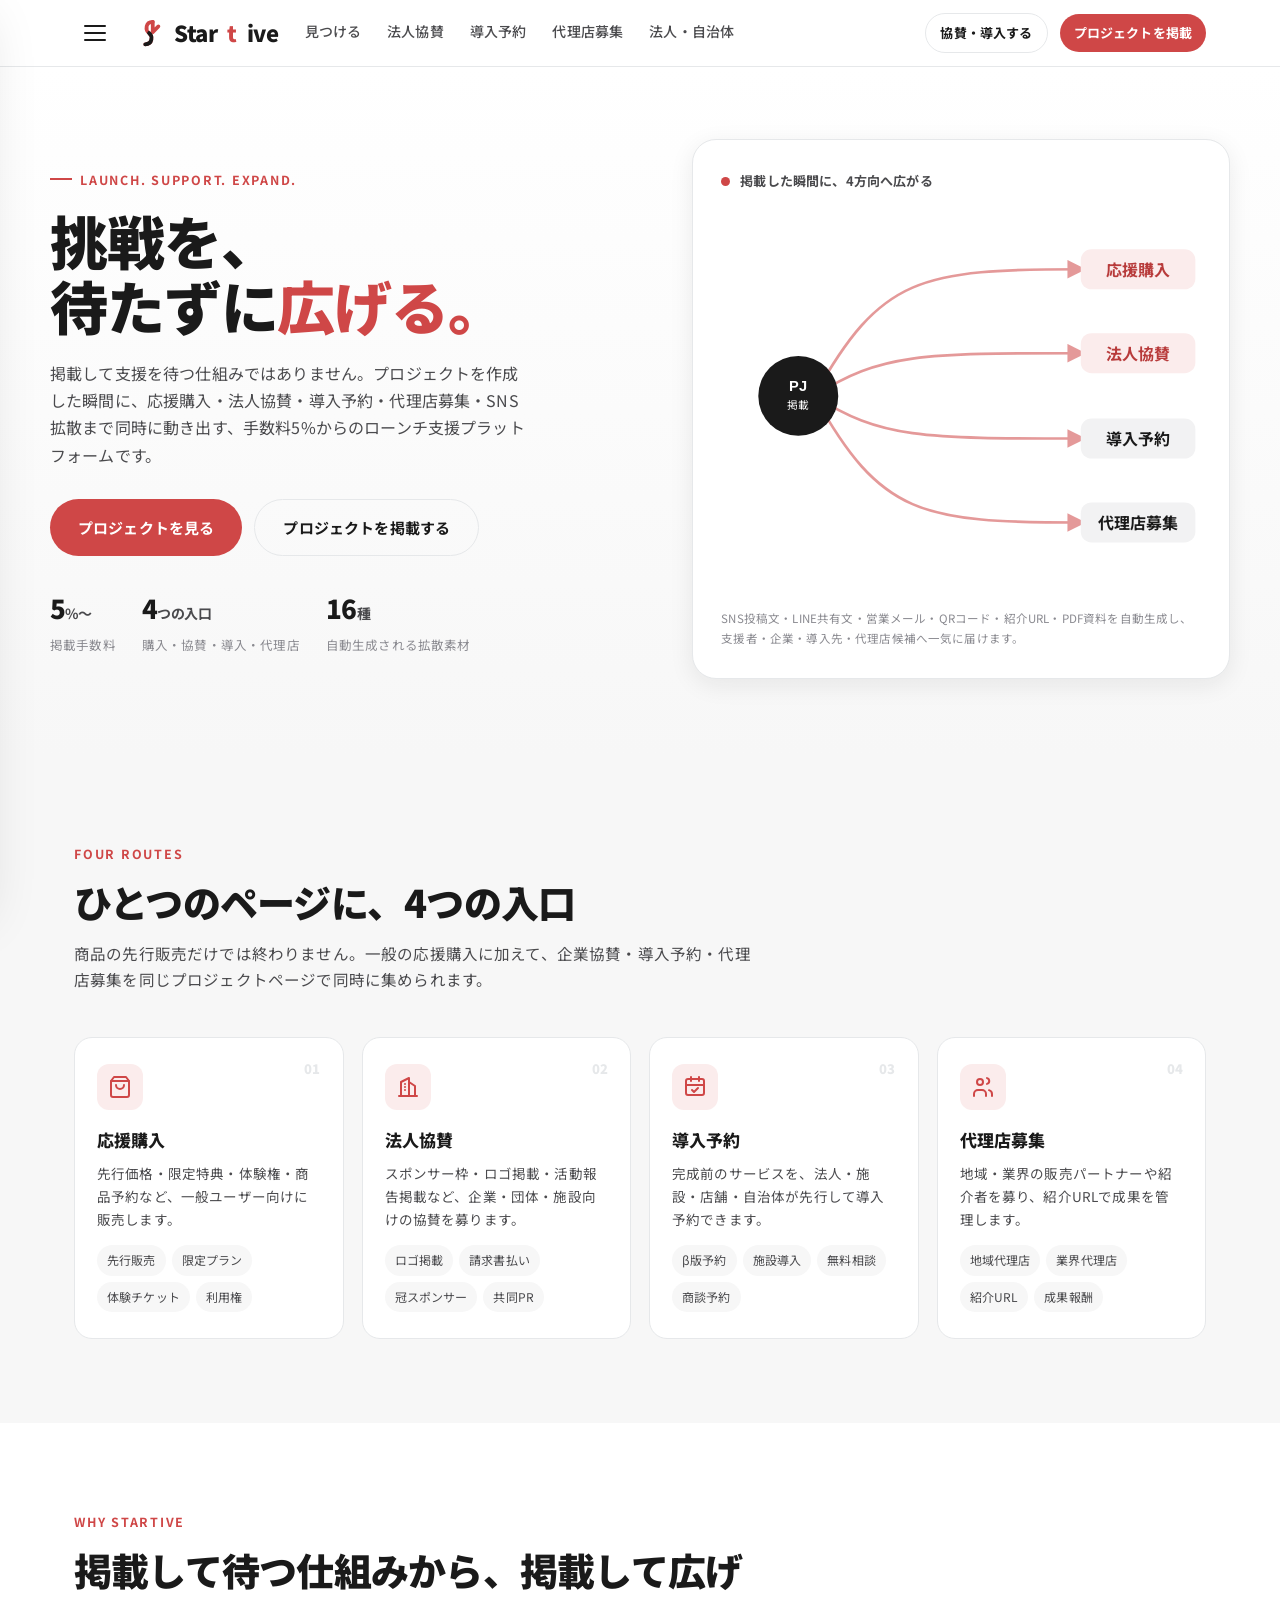
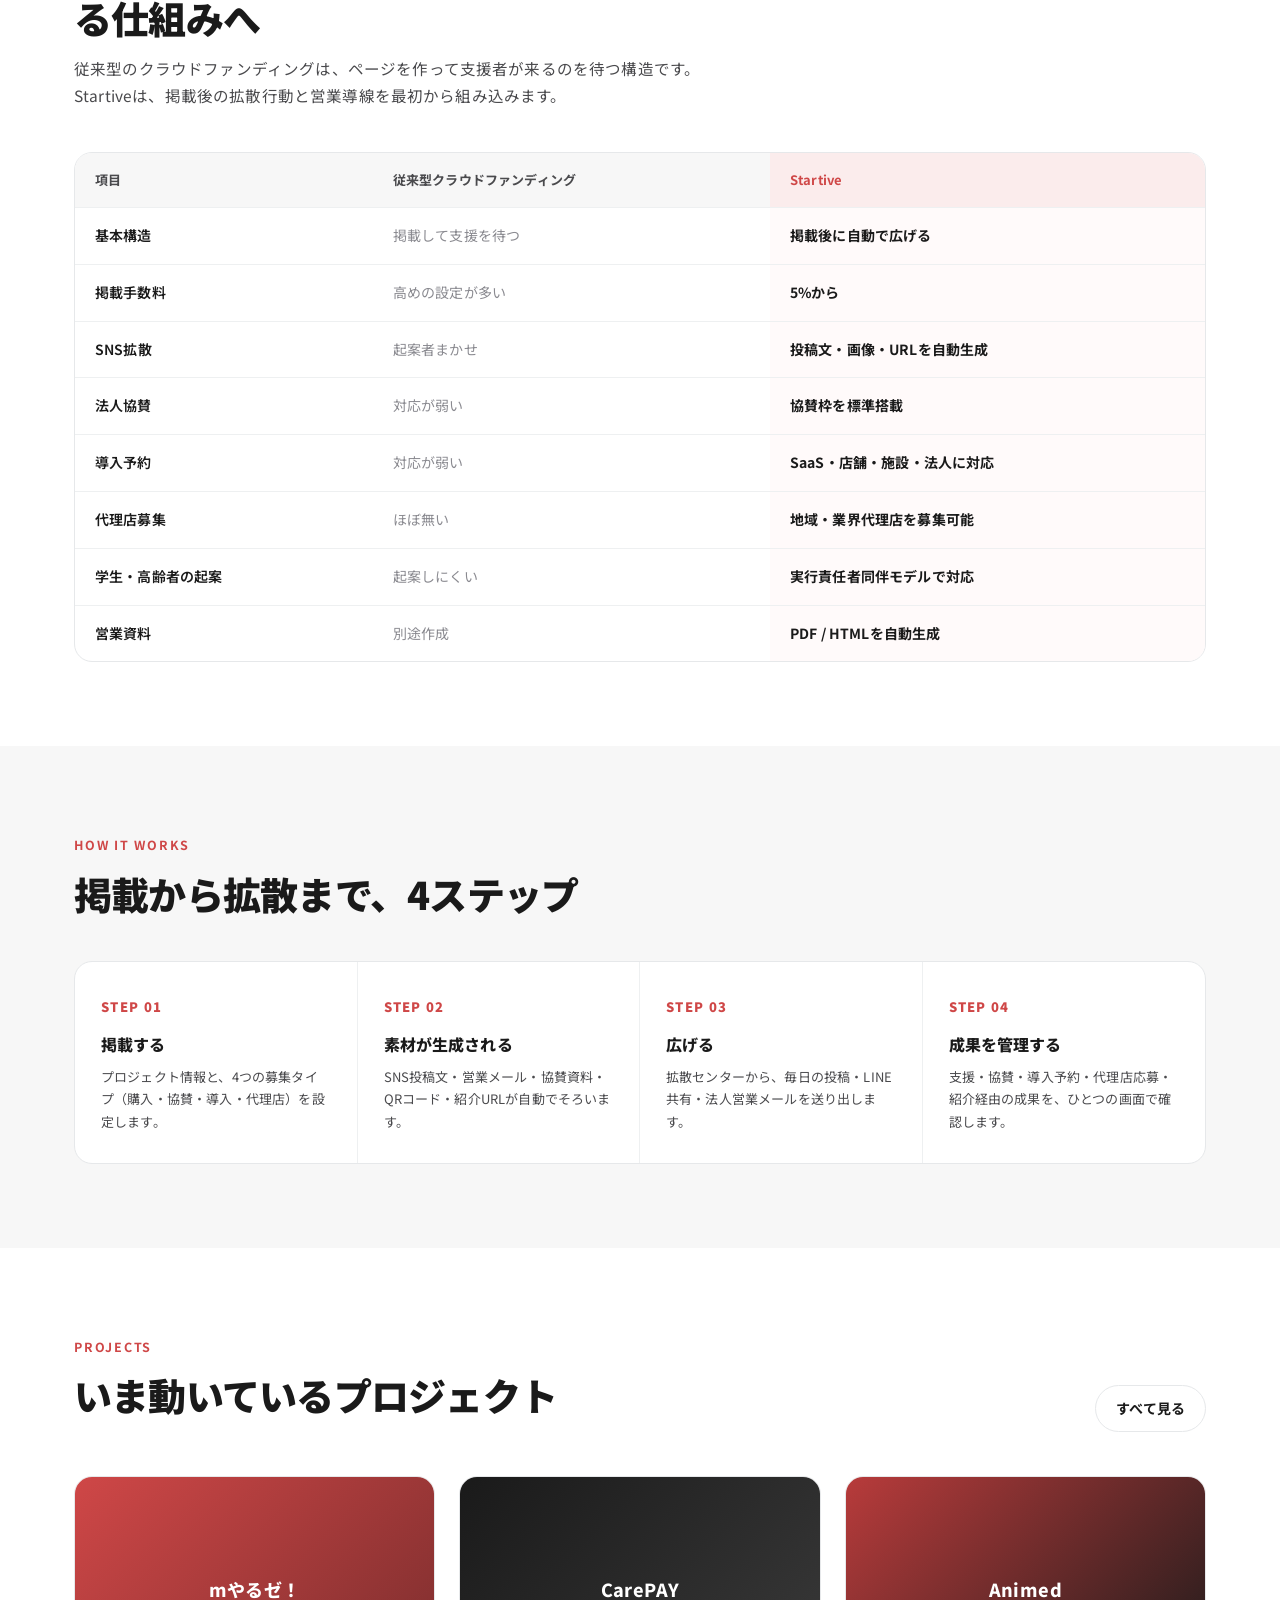
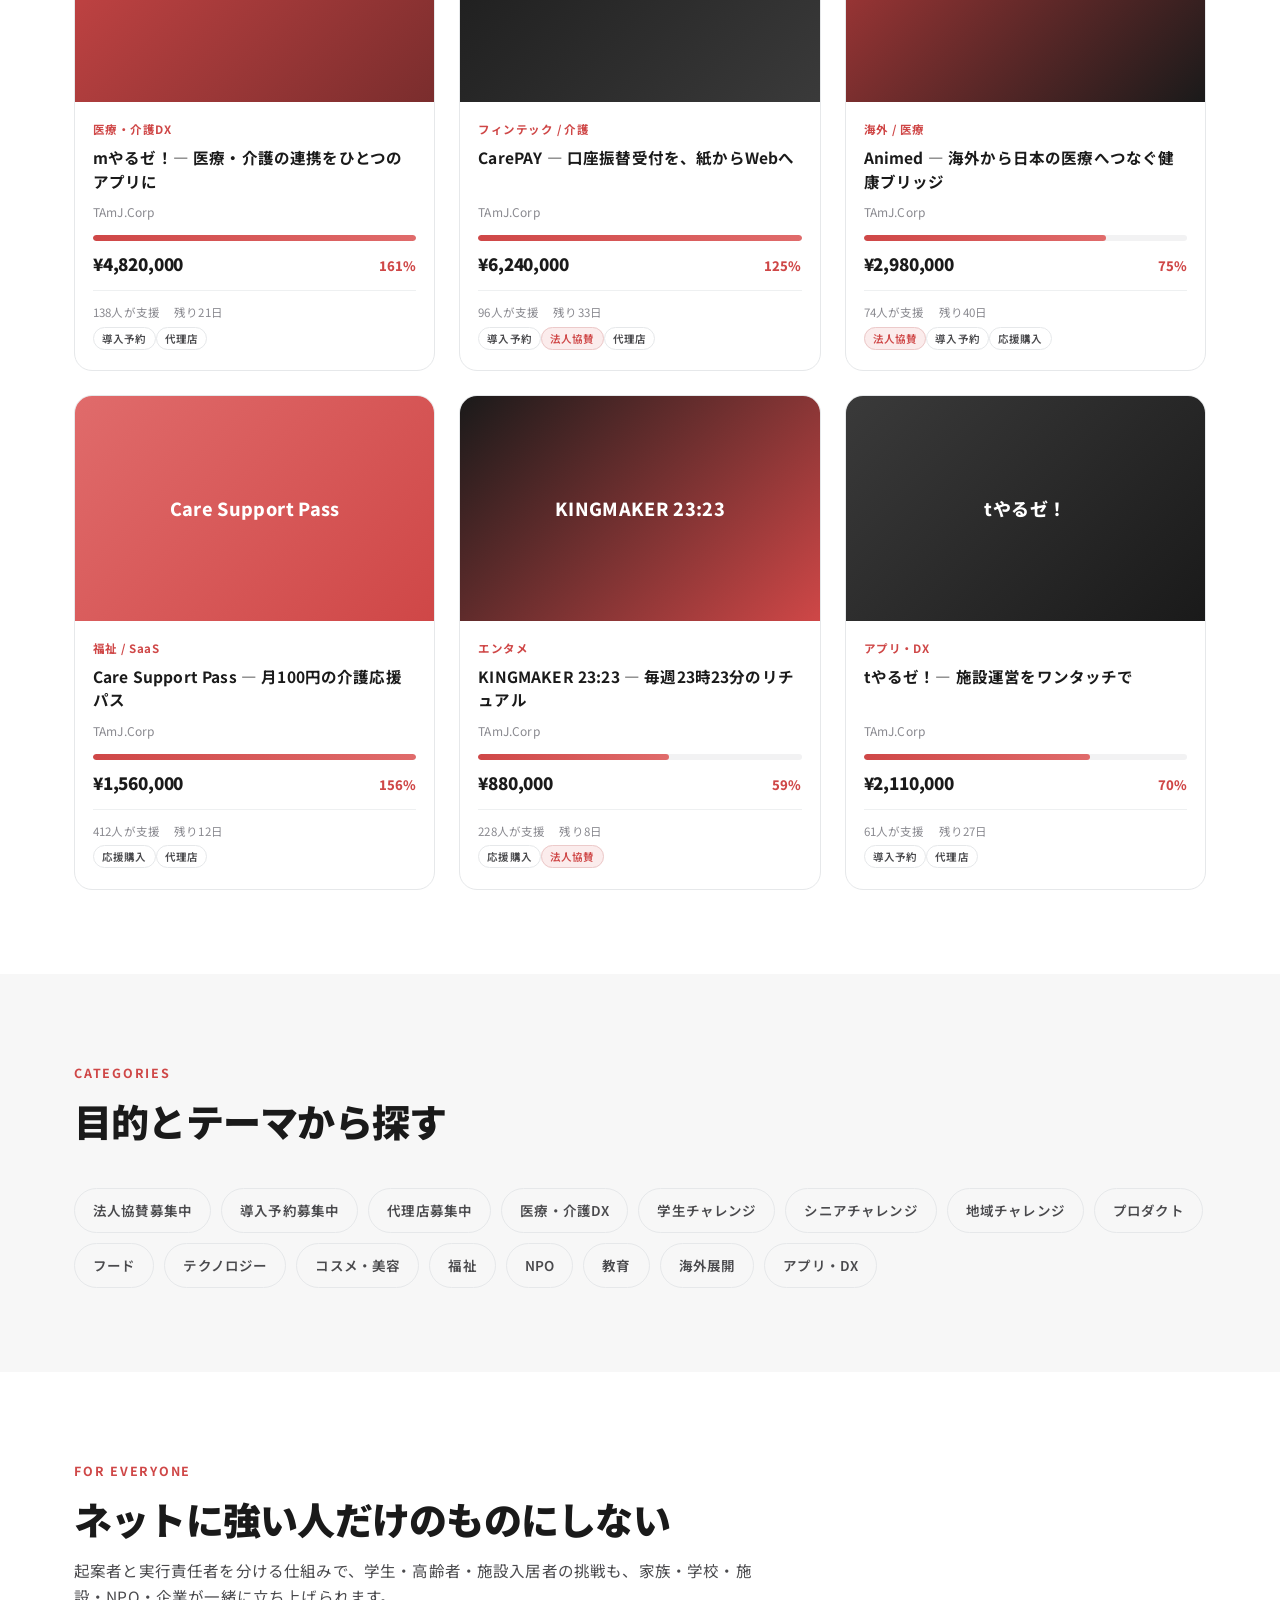
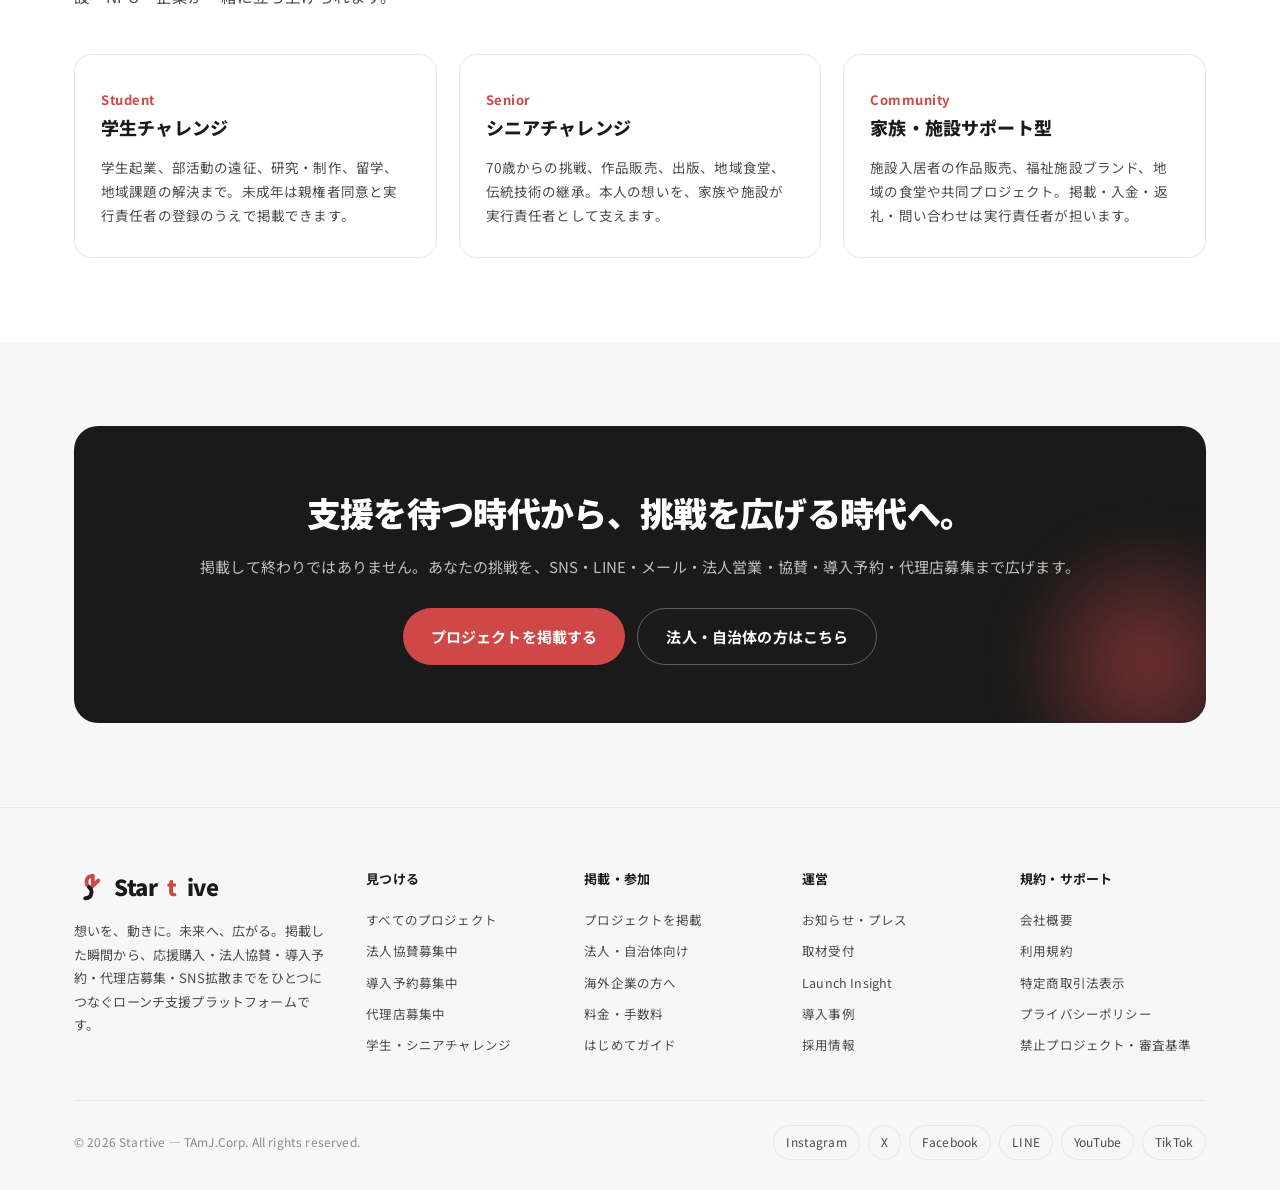
==== index.html @ bf62fabd "Startive クラファンサイト① — トップ/一覧/詳細(4ボタン)/掲載/法人/料金/ガイド/運営/規約 + 共通ヘッダー・ドロワーメニュー・フッター" ====
<!DOCTYPE html>
<html lang="ja">
<head>
<meta charset="UTF-8">
<meta name="viewport" content="width=device-width, initial-scale=1">
<title>Startive — 挑戦を、待たずに広げる。｜ローンチ支援プラットフォーム</title>
<meta name="description" content="掲載して支援を待つのではなく、掲載した瞬間に広げる。応援購入・法人協賛・導入予約・代理店募集・SNS拡散をひとつにつなぐ、手数料5%からのローンチ支援プラットフォーム。">
<link rel="preconnect" href="https://api.fontshare.com">
<link rel="preconnect" href="https://fonts.googleapis.com">
<link rel="preconnect" href="https://fonts.gstatic.com" crossorigin>
<link href="https://api.fontshare.com/v2/css?f[]=satoshi@400,500,700,900&display=swap" rel="stylesheet">
<link href="https://fonts.googleapis.com/css2?family=Noto+Sans+JP:wght@400;500;700;900&display=swap" rel="stylesheet">
<link rel="stylesheet" href="assets/style.css">
</head>
<body>
<div id="site-header"></div>

<!-- HERO -->
<section class="hero" style="padding:0">
  <div class="wrap hero-in">
    <div>
      <span class="eyebrow">Launch. Support. Expand.</span>
      <h1>挑戦を、<br>待たずに<span class="br">広げる。</span></h1>
      <p class="hero-sub">掲載して支援を待つ仕組みではありません。プロジェクトを作成した瞬間に、応援購入・法人協賛・導入予約・代理店募集・SNS拡散まで同時に動き出す、手数料5%からのローンチ支援プラットフォームです。</p>
      <div class="hero-cta">
        <a class="btn btn-red btn-lg" href="projects.html">プロジェクトを見る</a>
        <a class="btn btn-ghost btn-lg" href="start.html">プロジェクトを掲載する</a>
      </div>
      <div class="hero-meta">
        <div><b>5<span class="u">%〜</span></b><span>掲載手数料</span></div>
        <div><b>4<span class="u">つの入口</span></b><span>購入・協賛・導入・代理店</span></div>
        <div><b>16<span class="u">種</span></b><span>自動生成される拡散素材</span></div>
      </div>
    </div>

    <!-- Signature: one project fans out into four channels -->
    <div class="fan">
      <div class="fan-h"><span class="ping"></span>掲載した瞬間に、4方向へ広がる</div>
      <svg viewBox="0 0 360 300" width="100%" role="img" aria-label="1つのプロジェクトが応援購入・法人協賛・導入予約・代理店募集へ広がる図">
        <defs>
          <marker id="ah" markerWidth="7" markerHeight="7" refX="5" refY="3.5" orient="auto">
            <path d="M0,0 L7,3.5 L0,7 Z" fill="#cf4747"/>
          </marker>
        </defs>
        <g stroke="#cf4747" stroke-width="2" fill="none" marker-end="url(#ah)" opacity=".55">
          <path d="M70,150 C120,60 150,55 270,55"/>
          <path d="M70,150 C120,118 150,118 270,118"/>
          <path d="M70,150 C120,182 150,182 270,182"/>
          <path d="M70,150 C120,240 150,245 270,245"/>
        </g>
        <!-- source node -->
        <circle cx="58" cy="150" r="30" fill="#1a1a1a"/>
        <text x="58" y="146" text-anchor="middle" fill="#fff" font-size="11" font-family="Satoshi,sans-serif" font-weight="700">PJ</text>
        <text x="58" y="160" text-anchor="middle" fill="#fff" font-size="8" font-family="Noto Sans JP">掲載</text>
        <!-- four targets -->
        <g font-family="Noto Sans JP" font-size="12" font-weight="700">
          <g><rect x="270" y="40" width="86" height="30" rx="8" fill="#fbecec"/><text x="313" y="60" text-anchor="middle" fill="#b83b3b">応援購入</text></g>
          <g><rect x="270" y="103" width="86" height="30" rx="8" fill="#fbecec"/><text x="313" y="123" text-anchor="middle" fill="#b83b3b">法人協賛</text></g>
          <g><rect x="270" y="167" width="86" height="30" rx="8" fill="#f2f2f3"/><text x="313" y="187" text-anchor="middle" fill="#1a1a1a">導入予約</text></g>
          <g><rect x="270" y="230" width="86" height="30" rx="8" fill="#f2f2f3"/><text x="313" y="250" text-anchor="middle" fill="#1a1a1a">代理店募集</text></g>
        </g>
      </svg>
      <p class="note" style="margin:6px 0 0">SNS投稿文・LINE共有文・営業メール・QRコード・紹介URL・PDF資料を自動生成し、支援者・企業・導入先・代理店候補へ一気に届けます。</p>
    </div>
  </div>
</section>

<!-- FOUR ROUTES -->
<section class="mist">
  <div class="wrap">
    <div class="sec-head">
      <span class="sec-eye">Four Routes</span>
      <h2>ひとつのページに、4つの入口</h2>
      <p>商品の先行販売だけでは終わりません。一般の応援購入に加えて、企業協賛・導入予約・代理店募集を同じプロジェクトページで同時に集められます。</p>
    </div>
    <div class="routes">
      <div class="route">
        <span class="num">01</span>
        <div class="ic"><svg viewBox="0 0 24 24" fill="none" stroke-width="2" stroke-linecap="round" stroke-linejoin="round"><path d="M6 2 3 6v14a2 2 0 0 0 2 2h14a2 2 0 0 0 2-2V6l-3-4Z"/><path d="M3 6h18"/><path d="M16 10a4 4 0 0 1-8 0"/></svg></div>
        <h3>応援購入</h3>
        <p>先行価格・限定特典・体験権・商品予約など、一般ユーザー向けに販売します。</p>
        <ul><li>先行販売</li><li>限定プラン</li><li>体験チケット</li><li>利用権</li></ul>
      </div>
      <div class="route">
        <span class="num">02</span>
        <div class="ic"><svg viewBox="0 0 24 24" fill="none" stroke-width="2" stroke-linecap="round" stroke-linejoin="round"><path d="M3 21h18"/><path d="M5 21V7l8-4v18"/><path d="M19 21V11l-6-4"/><path d="M9 9v.01M9 12v.01M9 15v.01"/></svg></div>
        <h3>法人協賛</h3>
        <p>スポンサー枠・ロゴ掲載・活動報告掲載など、企業・団体・施設向けの協賛を募ります。</p>
        <ul><li>ロゴ掲載</li><li>請求書払い</li><li>冠スポンサー</li><li>共同PR</li></ul>
      </div>
      <div class="route">
        <span class="num">03</span>
        <div class="ic"><svg viewBox="0 0 24 24" fill="none" stroke-width="2" stroke-linecap="round" stroke-linejoin="round"><rect x="3" y="4" width="18" height="16" rx="2"/><path d="M3 10h18"/><path d="M8 2v4M16 2v4"/><path d="m9 15 2 2 4-4"/></svg></div>
        <h3>導入予約</h3>
        <p>完成前のサービスを、法人・施設・店舗・自治体が先行して導入予約できます。</p>
        <ul><li>β版予約</li><li>施設導入</li><li>無料相談</li><li>商談予約</li></ul>
      </div>
      <div class="route">
        <span class="num">04</span>
        <div class="ic"><svg viewBox="0 0 24 24" fill="none" stroke-width="2" stroke-linecap="round" stroke-linejoin="round"><circle cx="9" cy="7" r="3"/><path d="M3 21v-2a4 4 0 0 1 4-4h4a4 4 0 0 1 4 4v2"/><path d="M16 3.1a3 3 0 0 1 0 5.8"/><path d="M21 21v-2a4 4 0 0 0-3-3.85"/></svg></div>
        <h3>代理店募集</h3>
        <p>地域・業界の販売パートナーや紹介者を募り、紹介URLで成果を管理します。</p>
        <ul><li>地域代理店</li><li>業界代理店</li><li>紹介URL</li><li>成果報酬</li></ul>
      </div>
    </div>
  </div>
</section>

<!-- COMPARE -->
<section>
  <div class="wrap">
    <div class="sec-head">
      <span class="sec-eye">Why Startive</span>
      <h2>掲載して待つ仕組みから、掲載して広げる仕組みへ</h2>
      <p>従来型のクラウドファンディングは、ページを作って支援者が来るのを待つ構造です。Startiveは、掲載後の拡散行動と営業導線を最初から組み込みます。</p>
    </div>
    <table class="cmp">
      <thead><tr><th>項目</th><th>従来型クラウドファンディング</th><th class="us">Startive</th></tr></thead>
      <tbody>
        <tr><td class="lbl">基本構造</td><td class="old">掲載して支援を待つ</td><td class="us">掲載後に自動で広げる</td></tr>
        <tr><td class="lbl">掲載手数料</td><td class="old">高めの設定が多い</td><td class="us">5%から</td></tr>
        <tr><td class="lbl">SNS拡散</td><td class="old">起案者まかせ</td><td class="us">投稿文・画像・URLを自動生成</td></tr>
        <tr><td class="lbl">法人協賛</td><td class="old">対応が弱い</td><td class="us">協賛枠を標準搭載</td></tr>
        <tr><td class="lbl">導入予約</td><td class="old">対応が弱い</td><td class="us">SaaS・店舗・施設・法人に対応</td></tr>
        <tr><td class="lbl">代理店募集</td><td class="old">ほぼ無い</td><td class="us">地域・業界代理店を募集可能</td></tr>
        <tr><td class="lbl">学生・高齢者の起案</td><td class="old">起案しにくい</td><td class="us">実行責任者同伴モデルで対応</td></tr>
        <tr><td class="lbl">営業資料</td><td class="old">別途作成</td><td class="us">PDF / HTMLを自動生成</td></tr>
      </tbody>
    </table>
  </div>
</section>

<!-- HOW IT WORKS -->
<section class="mist">
  <div class="wrap">
    <div class="sec-head">
      <span class="sec-eye">How it works</span>
      <h2>掲載から拡散まで、4ステップ</h2>
    </div>
    <div class="steps">
      <div class="step"><span class="n">STEP 01</span><h4>掲載する</h4><p>プロジェクト情報と、4つの募集タイプ（購入・協賛・導入・代理店）を設定します。</p></div>
      <div class="step"><span class="n">STEP 02</span><h4>素材が生成される</h4><p>SNS投稿文・営業メール・協賛資料・QRコード・紹介URLが自動でそろいます。</p></div>
      <div class="step"><span class="n">STEP 03</span><h4>広げる</h4><p>拡散センターから、毎日の投稿・LINE共有・法人営業メールを送り出します。</p></div>
      <div class="step"><span class="n">STEP 04</span><h4>成果を管理する</h4><p>支援・協賛・導入予約・代理店応募・紹介経由の成果を、ひとつの画面で確認します。</p></div>
    </div>
  </div>
</section>

<!-- PROJECTS -->
<section>
  <div class="wrap">
    <div class="sec-head" style="display:flex;justify-content:space-between;align-items:flex-end;max-width:none">
      <div style="max-width:680px">
        <span class="sec-eye">Projects</span>
        <h2>いま動いているプロジェクト</h2>
      </div>
      <a class="btn btn-ghost" href="projects.html">すべて見る</a>
    </div>
    <div class="grid" id="projGrid"></div>
  </div>
</section>

<!-- CATEGORIES -->
<section class="mist">
  <div class="wrap">
    <div class="sec-head">
      <span class="sec-eye">Categories</span>
      <h2>目的とテーマから探す</h2>
    </div>
    <div class="cats">
      <a class="cat-pill" href="projects.html?type=corp">法人協賛募集中</a>
      <a class="cat-pill" href="projects.html?type=adopt">導入予約募集中</a>
      <a class="cat-pill" href="projects.html?type=agent">代理店募集中</a>
      <a class="cat-pill" href="projects.html">医療・介護DX</a>
      <a class="cat-pill" href="projects.html">学生チャレンジ</a>
      <a class="cat-pill" href="projects.html">シニアチャレンジ</a>
      <a class="cat-pill" href="projects.html">地域チャレンジ</a>
      <a class="cat-pill" href="projects.html">プロダクト</a>
      <a class="cat-pill" href="projects.html">フード</a>
      <a class="cat-pill" href="projects.html">テクノロジー</a>
      <a class="cat-pill" href="projects.html">コスメ・美容</a>
      <a class="cat-pill" href="projects.html">福祉</a>
      <a class="cat-pill" href="projects.html">NPO</a>
      <a class="cat-pill" href="projects.html">教育</a>
      <a class="cat-pill" href="projects.html">海外展開</a>
      <a class="cat-pill" href="projects.html">アプリ・DX</a>
    </div>
  </div>
</section>

<!-- AUDIENCE -->
<section>
  <div class="wrap">
    <div class="sec-head">
      <span class="sec-eye">For everyone</span>
      <h2>ネットに強い人だけのものにしない</h2>
      <p>起案者と実行責任者を分ける仕組みで、学生・高齢者・施設入居者の挑戦も、家族・学校・施設・NPO・企業が一緒に立ち上げられます。</p>
    </div>
    <div class="aud">
      <div class="aud-c"><span class="lead">Student</span><h3>学生チャレンジ</h3><p>学生起業、部活動の遠征、研究・制作、留学、地域課題の解決まで。未成年は親権者同意と実行責任者の登録のうえで掲載できます。</p></div>
      <div class="aud-c"><span class="lead">Senior</span><h3>シニアチャレンジ</h3><p>70歳からの挑戦、作品販売、出版、地域食堂、伝統技術の継承。本人の想いを、家族や施設が実行責任者として支えます。</p></div>
      <div class="aud-c"><span class="lead">Community</span><h3>家族・施設サポート型</h3><p>施設入居者の作品販売、福祉施設ブランド、地域の食堂や共同プロジェクト。掲載・入金・返礼・問い合わせは実行責任者が担います。</p></div>
    </div>
  </div>
</section>

<!-- CTA -->
<section class="mist">
  <div class="wrap">
    <div class="cta-band">
      <h2>支援を待つ時代から、挑戦を広げる時代へ。</h2>
      <p>掲載して終わりではありません。あなたの挑戦を、SNS・LINE・メール・法人営業・協賛・導入予約・代理店募集まで広げます。</p>
      <div class="hero-cta">
        <a class="btn btn-red btn-lg" href="start.html">プロジェクトを掲載する</a>
        <a class="btn btn-ghost btn-lg" href="business.html" style="border-color:rgba(255,255,255,.3);color:#fff">法人・自治体の方はこちら</a>
      </div>
    </div>
  </div>
</section>

<div id="site-footer"></div>
<script src="assets/app.js"></script>
<script src="assets/projects-data.js"></script>
<script>
(function(){
  var grid=document.getElementById('projGrid');
  if(!grid||!window.STARTIVE_PROJECTS) return;
  grid.innerHTML = window.STARTIVE_PROJECTS.slice(0,6).map(window.renderCard).join('');
})();
</script>
</body>
</html>
---- assets/style.css ----
/* Startive — Launch OS
   想いを、動きに。未来へ、広がる。 */

:root{
  --paper:#ffffff;
  --mist:#f7f7f7;
  --mist-2:#f2f2f3;
  --ink:#1a1a1a;
  --ink-2:#4a4a4d;
  --ink-3:#8a8a90;
  --red:#cf4747;
  --red-deep:#b83b3b;
  --red-soft:#fbecec;
  --line:#e6e8ea;
  --line-2:#eef0f1;
  --r-s:10px;
  --r-m:14px;
  --r-l:18px;
  --r-xl:24px;
  --shadow-s:0 1px 2px rgba(26,26,26,.04), 0 2px 8px rgba(26,26,26,.05);
  --shadow-m:0 6px 24px rgba(26,26,26,.08);
  --shadow-l:0 18px 50px rgba(26,26,26,.12);
  --wrap:1180px;
  --display:"Satoshi","Noto Sans JP",system-ui,sans-serif;
  --body:"Noto Sans JP","Satoshi",system-ui,sans-serif;
}

*{box-sizing:border-box}
html{scroll-behavior:smooth}
body{
  margin:0;
  font-family:var(--body);
  color:var(--ink);
  background:var(--paper);
  -webkit-font-smoothing:antialiased;
  line-height:1.7;
  letter-spacing:.01em;
}
a{color:inherit;text-decoration:none}
img{max-width:100%;display:block}
button{font-family:inherit;cursor:pointer;border:none;background:none}
.wrap{max-width:var(--wrap);margin:0 auto;padding:0 24px}

/* ---------- Header ---------- */
.hdr{
  position:sticky;top:0;z-index:60;
  background:rgba(255,255,255,.86);
  backdrop-filter:saturate(160%) blur(12px);
  border-bottom:1px solid var(--line);
}
.hdr-in{display:flex;align-items:center;gap:18px;height:66px}
.brand{display:flex;align-items:center;gap:10px;font-family:var(--display);font-weight:900;font-size:22px;letter-spacing:-.02em}
.brand .mk{width:30px;height:30px;flex:0 0 auto}
.brand .dot{color:var(--red)}
.hdr-nav{display:flex;gap:26px;margin-left:8px}
.hdr-nav a{font-size:14px;color:var(--ink-2);font-weight:500;padding:6px 0;border-bottom:2px solid transparent;transition:.18s}
.hdr-nav a:hover{color:var(--ink);border-color:var(--red)}
.hdr-right{margin-left:auto;display:flex;align-items:center;gap:12px}
.btn{
  display:inline-flex;align-items:center;justify-content:center;gap:8px;
  font-family:var(--display);font-weight:700;font-size:14px;
  padding:11px 20px;border-radius:999px;transition:.18s;white-space:nowrap;
}
.btn-red{background:var(--red);color:#fff}
.btn-red:hover{background:var(--red-deep)}
.btn-ghost{border:1px solid var(--line);color:var(--ink)}
.btn-ghost:hover{border-color:var(--ink);background:var(--mist)}
.btn-dark{background:var(--ink);color:#fff}
.btn-dark:hover{background:#000}
.btn-lg{padding:15px 28px;font-size:15px}
.btn-sm{padding:8px 14px;font-size:13px}
.menu-btn{
  display:flex;flex-direction:column;gap:5px;padding:10px;border-radius:10px;
}
.menu-btn span{width:22px;height:2px;background:var(--ink);border-radius:2px;display:block}
.hdr-nav-only-wide{}

/* ---------- Drawer ---------- */
.scrim{position:fixed;inset:0;background:rgba(20,20,22,.42);opacity:0;visibility:hidden;transition:.25s;z-index:80}
.scrim.open{opacity:1;visibility:visible}
.drawer{
  position:fixed;top:0;left:0;height:100%;width:360px;max-width:86vw;
  background:var(--paper);z-index:90;transform:translateX(-104%);
  transition:transform .28s cubic-bezier(.4,0,.2,1);
  display:flex;flex-direction:column;box-shadow:var(--shadow-l);
}
.drawer.open{transform:translateX(0)}
.drawer-top{display:flex;align-items:center;justify-content:space-between;padding:18px 22px;border-bottom:1px solid var(--line)}
.drawer-close{font-size:24px;line-height:1;color:var(--ink-2);padding:4px 8px}
.drawer-body{overflow-y:auto;padding:8px 0 40px;flex:1}
.dgroup{border-bottom:1px solid var(--line-2)}
.dgroup-h{
  width:100%;display:flex;align-items:center;justify-content:space-between;
  padding:15px 22px;font-family:var(--display);font-weight:700;font-size:14.5px;color:var(--ink);
}
.dgroup-h .chev{color:var(--ink-3);transition:.2s}
.dgroup-h[aria-expanded="true"] .chev{transform:rotate(90deg);color:var(--red)}
.dgroup-list{display:none;padding:0 22px 14px}
.dgroup-list.show{display:block}
.dgroup-list a{display:block;padding:7px 0;font-size:13.5px;color:var(--ink-2);border-bottom:1px dashed transparent}
.dgroup-list a:hover{color:var(--red)}
.dgroup-list .tag{display:inline-block;margin:4px 6px 0 0;padding:5px 11px;background:var(--mist);border-radius:999px;font-size:12.5px;color:var(--ink-2)}
.dgroup-list .tag:hover{background:var(--red-soft);color:var(--red-deep)}
.dlink-strong{padding:15px 22px;display:flex;align-items:center;gap:8px;font-family:var(--display);font-weight:700;font-size:14.5px}
.dlink-strong.red{color:var(--red)}
.dsns{display:flex;gap:10px;flex-wrap:wrap;padding:16px 22px}
.dsns a{font-size:12.5px;color:var(--ink-2);padding:7px 13px;border:1px solid var(--line);border-radius:999px}
.dsns a:hover{border-color:var(--red);color:var(--red)}

/* ---------- Hero ---------- */
.hero{position:relative;overflow:hidden;background:linear-gradient(180deg,#fff 0%,var(--mist) 100%)}
.hero-in{display:grid;grid-template-columns:1.05fr .95fr;gap:48px;align-items:center;padding:72px 0 76px}
.eyebrow{display:inline-flex;align-items:center;gap:8px;font-family:var(--display);font-weight:700;font-size:12.5px;letter-spacing:.14em;color:var(--red);text-transform:uppercase}
.eyebrow::before{content:"";width:22px;height:2px;background:var(--red);display:inline-block}
.hero h1{
  font-family:var(--display);font-weight:900;
  font-size:clamp(34px,5vw,58px);line-height:1.12;letter-spacing:-.02em;
  margin:18px 0 0;
}
.hero h1 .br{color:var(--red)}
.hero-sub{font-size:16px;color:var(--ink-2);margin:22px 0 30px;max-width:30em}
.hero-cta{display:flex;gap:12px;flex-wrap:wrap}
.hero-meta{display:flex;gap:26px;margin-top:30px;flex-wrap:wrap}
.hero-meta div{}
.hero-meta b{font-family:var(--display);font-size:26px;font-weight:900;display:block;letter-spacing:-.02em}
.hero-meta b .u{font-size:14px;font-weight:700;color:var(--ink-2)}
.hero-meta span{font-size:12.5px;color:var(--ink-3)}

/* Hero signature: fan-out diagram */
.fan{background:#fff;border:1px solid var(--line);border-radius:var(--r-xl);padding:30px 28px;box-shadow:var(--shadow-m)}
.fan-h{display:flex;align-items:center;gap:10px;font-family:var(--display);font-weight:700;font-size:13px;color:var(--ink-2);margin-bottom:4px}
.fan-h .ping{width:9px;height:9px;border-radius:50%;background:var(--red);box-shadow:0 0 0 0 rgba(207,71,71,.5);animation:ping 2s infinite}
@keyframes ping{0%{box-shadow:0 0 0 0 rgba(207,71,71,.45)}70%{box-shadow:0 0 0 10px rgba(207,71,71,0)}100%{box-shadow:0 0 0 0 rgba(207,71,71,0)}}

/* ---------- Sections ---------- */
section{padding:84px 0}
.sec-head{max-width:680px;margin-bottom:44px}
.sec-eye{font-family:var(--display);font-weight:700;font-size:12.5px;letter-spacing:.14em;color:var(--red);text-transform:uppercase}
.sec-head h2{font-family:var(--display);font-weight:900;font-size:clamp(26px,3.2vw,38px);letter-spacing:-.02em;line-height:1.25;margin:12px 0 14px}
.sec-head p{color:var(--ink-2);font-size:15.5px;margin:0}

.mist{background:var(--mist)}

/* Four routes */
.routes{display:grid;grid-template-columns:repeat(4,1fr);gap:18px}
.route{background:#fff;border:1px solid var(--line);border-radius:var(--r-l);padding:26px 22px;transition:.2s;position:relative}
.route:hover{transform:translateY(-4px);box-shadow:var(--shadow-m);border-color:#d6d8da}
.route .ic{width:46px;height:46px;border-radius:12px;display:grid;place-items:center;background:var(--red-soft);margin-bottom:16px}
.route .ic svg{width:24px;height:24px;stroke:var(--red)}
.route h3{font-family:var(--display);font-weight:800;font-size:17px;margin:0 0 8px}
.route p{font-size:13.5px;color:var(--ink-2);margin:0 0 14px;line-height:1.7}
.route ul{margin:0;padding:0;list-style:none;display:flex;flex-wrap:wrap;gap:6px}
.route li{font-size:12px;color:var(--ink-2);background:var(--mist);padding:5px 10px;border-radius:999px}
.route .num{position:absolute;top:20px;right:22px;font-family:var(--display);font-weight:900;font-size:13px;color:var(--line)}

/* Compare table */
.cmp{width:100%;border-collapse:separate;border-spacing:0;background:#fff;border:1px solid var(--line);border-radius:var(--r-l);overflow:hidden}
.cmp th,.cmp td{padding:16px 20px;text-align:left;font-size:14px;border-bottom:1px solid var(--line-2)}
.cmp thead th{background:var(--mist);font-family:var(--display);font-weight:700;font-size:13px;color:var(--ink-2)}
.cmp thead th.us{color:var(--red);background:var(--red-soft)}
.cmp tbody tr:last-child td{border-bottom:none}
.cmp td.lbl{font-weight:600;color:var(--ink)}
.cmp td.us{font-weight:700;color:var(--ink);background:#fffafa}
.cmp td.old{color:var(--ink-3)}

/* Project grid */
.grid{display:grid;grid-template-columns:repeat(3,1fr);gap:24px}
.card{background:#fff;border:1px solid var(--line);border-radius:var(--r-l);overflow:hidden;transition:.2s;display:flex;flex-direction:column}
.card:hover{transform:translateY(-4px);box-shadow:var(--shadow-m);border-color:#d8dadc}
.card .thumb{aspect-ratio:16/10;position:relative;overflow:hidden;background:var(--mist)}
.card .thumb .ph{position:absolute;inset:0;display:grid;place-items:center;color:#fff;font-family:var(--display);font-weight:800;font-size:18px;letter-spacing:.02em;text-align:center;padding:18px}
.card .badge{position:absolute;top:12px;left:12px;background:rgba(26,26,26,.82);color:#fff;font-size:11px;font-weight:700;padding:5px 11px;border-radius:999px;font-family:var(--display);backdrop-filter:blur(4px)}
.card .badge.red{background:var(--red)}
.card-b{padding:18px 18px 20px;display:flex;flex-direction:column;flex:1}
.card .cat{font-size:11.5px;color:var(--red);font-weight:700;font-family:var(--display);letter-spacing:.04em}
.card h3{font-size:15.5px;font-weight:700;margin:7px 0 0;line-height:1.5;flex:1}
.card .by{font-size:12px;color:var(--ink-3);margin:9px 0 13px}
.bar{height:6px;background:var(--mist-2);border-radius:99px;overflow:hidden;margin-bottom:9px}
.bar i{display:block;height:100%;background:linear-gradient(90deg,var(--red),#e06b6b);border-radius:99px}
.card-meta{display:flex;justify-content:space-between;align-items:baseline}
.card-meta .amt{font-family:var(--display);font-weight:900;font-size:17px;letter-spacing:-.01em}
.card-meta .pct{font-family:var(--display);font-weight:800;font-size:13px;color:var(--red)}
.card-foot{display:flex;gap:14px;margin-top:11px;padding-top:12px;border-top:1px solid var(--line-2);font-size:11.5px;color:var(--ink-3)}
.card-foot .chips{display:flex;gap:6px;flex-wrap:wrap;margin-top:9px}
.chip{font-size:10.5px;padding:3px 8px;border-radius:999px;border:1px solid var(--line);color:var(--ink-2);font-weight:600}
.chip.r{border-color:#eccaca;color:var(--red);background:var(--red-soft)}

/* Category strip */
.cats{display:flex;flex-wrap:wrap;gap:10px}
.cat-pill{padding:10px 18px;border:1px solid var(--line);border-radius:999px;font-size:13.5px;font-weight:600;color:var(--ink-2);transition:.18s}
.cat-pill:hover{border-color:var(--red);color:var(--red);background:var(--red-soft)}

/* Diffuse center / steps */
.steps{display:grid;grid-template-columns:repeat(4,1fr);gap:0;background:#fff;border:1px solid var(--line);border-radius:var(--r-l);overflow:hidden}
.step{padding:30px 26px;border-right:1px solid var(--line-2);position:relative}
.step:last-child{border-right:none}
.step .n{font-family:var(--display);font-weight:900;font-size:13px;color:var(--red);letter-spacing:.1em}
.step h4{font-family:var(--display);font-weight:800;font-size:16px;margin:12px 0 8px}
.step p{font-size:13px;color:var(--ink-2);margin:0;line-height:1.7}

/* Audience band */
.aud{display:grid;grid-template-columns:repeat(3,1fr);gap:22px}
.aud-c{background:#fff;border:1px solid var(--line);border-radius:var(--r-l);padding:30px 26px}
.aud-c h3{font-family:var(--display);font-weight:800;font-size:18px;margin:0 0 6px}
.aud-c .lead{color:var(--red);font-weight:700;font-size:13px;font-family:var(--display);letter-spacing:.04em}
.aud-c p{font-size:13.5px;color:var(--ink-2);margin:14px 0 0;line-height:1.75}

/* CTA band */
.cta-band{background:var(--ink);color:#fff;border-radius:var(--r-xl);padding:58px 48px;text-align:center;position:relative;overflow:hidden}
.cta-band::after{content:"";position:absolute;right:-80px;bottom:-80px;width:280px;height:280px;background:radial-gradient(circle,rgba(207,71,71,.5),transparent 70%);filter:blur(20px)}
.cta-band h2{font-family:var(--display);font-weight:900;font-size:clamp(24px,3vw,34px);letter-spacing:-.02em;margin:0 0 12px;position:relative}
.cta-band p{color:rgba(255,255,255,.72);font-size:15px;margin:0 0 28px;position:relative}
.cta-band .hero-cta{justify-content:center;position:relative}

/* ---------- Footer ---------- */
.ft{background:var(--mist);border-top:1px solid var(--line);padding:60px 0 30px}
.ft-grid{display:grid;grid-template-columns:1.4fr repeat(4,1fr);gap:32px;padding-bottom:40px;border-bottom:1px solid var(--line)}
.ft-brand .brand{margin-bottom:14px}
.ft-brand p{font-size:13px;color:var(--ink-2);max-width:24em;line-height:1.8}
.ft-col h5{font-family:var(--display);font-weight:700;font-size:13px;margin:0 0 14px;color:var(--ink)}
.ft-col a{display:block;font-size:12.5px;color:var(--ink-2);padding:5px 0}
.ft-col a:hover{color:var(--red)}
.ft-bot{display:flex;justify-content:space-between;align-items:center;padding-top:24px;flex-wrap:wrap;gap:14px}
.ft-bot small{color:var(--ink-3);font-size:12px}
.ft-sns{display:flex;gap:8px;flex-wrap:wrap}
.ft-sns a{font-size:12px;color:var(--ink-2);padding:6px 12px;border:1px solid var(--line);border-radius:999px}
.ft-sns a:hover{border-color:var(--red);color:var(--red)}

/* ---------- Project detail ---------- */
.pd-hero{background:var(--mist);padding:36px 0 0}
.crumb{font-size:12.5px;color:var(--ink-3);margin-bottom:18px}
.crumb a:hover{color:var(--red)}
.pd-top{display:grid;grid-template-columns:1.5fr 1fr;gap:36px;align-items:start}
.pd-visual{border-radius:var(--r-l);overflow:hidden;border:1px solid var(--line);background:#fff}
.pd-visual .thumb{aspect-ratio:16/10;position:relative}
.pd-cat{font-family:var(--display);font-weight:700;font-size:12.5px;color:var(--red);letter-spacing:.04em}
.pd-title{font-family:var(--display);font-weight:900;font-size:clamp(22px,2.6vw,30px);line-height:1.3;letter-spacing:-.01em;margin:12px 0 14px}
.pd-by{font-size:13px;color:var(--ink-3);margin-bottom:22px}
.pd-stat{background:#fff;border:1px solid var(--line);border-radius:var(--r-l);padding:24px;box-shadow:var(--shadow-s)}
.pd-amt{font-family:var(--display);font-weight:900;font-size:32px;letter-spacing:-.02em}
.pd-amt .u{font-size:15px;color:var(--ink-2)}
.pd-goal{font-size:12.5px;color:var(--ink-3);margin-top:4px}
.pd-bar{height:8px;background:var(--mist-2);border-radius:99px;overflow:hidden;margin:18px 0 14px}
.pd-bar i{display:block;height:100%;background:linear-gradient(90deg,var(--red),#e06b6b)}
.pd-nums{display:flex;justify-content:space-between;text-align:center;margin-bottom:20px}
.pd-nums div b{font-family:var(--display);font-weight:900;font-size:20px;display:block}
.pd-nums div span{font-size:11.5px;color:var(--ink-3)}
.pd-share{display:flex;gap:8px;margin-top:18px;padding-top:18px;border-top:1px solid var(--line-2)}
.pd-share a{flex:1;text-align:center;font-size:12px;padding:9px;border:1px solid var(--line);border-radius:10px;color:var(--ink-2);font-weight:600}
.pd-share a:hover{border-color:var(--red);color:var(--red)}

/* 4 routes buttons (critical) */
.route-btns{display:grid;grid-template-columns:1fr 1fr;gap:12px;margin:20px 0}
.rbtn{display:flex;align-items:center;gap:12px;padding:16px 18px;border-radius:var(--r-m);border:1px solid var(--line);background:#fff;text-align:left;transition:.18s}
.rbtn:hover{transform:translateY(-2px);box-shadow:var(--shadow-m)}
.rbtn .ic{width:38px;height:38px;border-radius:10px;display:grid;place-items:center;flex:0 0 auto}
.rbtn .ic svg{width:20px;height:20px}
.rbtn .tx b{font-family:var(--display);font-weight:800;font-size:14.5px;display:block}
.rbtn .tx span{font-size:11.5px;color:var(--ink-3)}
.rbtn.r1{border-color:var(--red);background:var(--red);color:#fff;grid-column:1/-1}
.rbtn.r1 .ic{background:rgba(255,255,255,.18)}
.rbtn.r1 .ic svg{stroke:#fff}
.rbtn.r1 .tx span{color:rgba(255,255,255,.78)}
.rbtn.r2 .ic{background:var(--red-soft)} .rbtn.r2 .ic svg{stroke:var(--red)}
.rbtn.r3 .ic{background:var(--mist)} .rbtn.r3 .ic svg{stroke:var(--ink)}
.rbtn.r4 .ic{background:var(--mist)} .rbtn.r4 .ic svg{stroke:var(--ink)}

/* tabs / body */
.pd-body{padding:60px 0}
.pd-cols{display:grid;grid-template-columns:1.6fr .9fr;gap:48px;align-items:start}
.tabs{display:flex;gap:4px;border-bottom:1px solid var(--line);margin-bottom:28px;overflow-x:auto}
.tab{padding:13px 18px;font-family:var(--display);font-weight:700;font-size:14px;color:var(--ink-3);border-bottom:2px solid transparent;white-space:nowrap}
.tab.active{color:var(--ink);border-color:var(--red)}
.panel{display:none}.panel.active{display:block}
.panel h3{font-family:var(--display);font-weight:800;font-size:19px;margin:34px 0 12px}
.panel h3:first-child{margin-top:0}
.panel p{font-size:14.5px;color:var(--ink-2);line-height:1.9}
.return{border:1px solid var(--line);border-radius:var(--r-m);padding:20px;margin-bottom:14px;transition:.18s}
.return:hover{border-color:var(--red);box-shadow:var(--shadow-s)}
.return .price{font-family:var(--display);font-weight:900;font-size:22px}
.return h4{font-weight:700;font-size:15px;margin:8px 0}
.return p{font-size:13px;margin:0 0 12px}
.return .meta{font-size:11.5px;color:var(--ink-3);display:flex;gap:16px}
.aside-card{background:var(--mist);border:1px solid var(--line);border-radius:var(--r-m);padding:22px;margin-bottom:18px}
.aside-card h4{font-family:var(--display);font-weight:800;font-size:14px;margin:0 0 12px}
.aside-card .row{display:flex;justify-content:space-between;font-size:13px;padding:7px 0;border-bottom:1px dashed var(--line)}
.aside-card .row:last-child{border:none}
.note{font-size:11.5px;color:var(--ink-3);line-height:1.7}

/* ---------- Page generic ---------- */
.page-hero{background:var(--mist);padding:56px 0 44px;border-bottom:1px solid var(--line)}
.page-hero h1{font-family:var(--display);font-weight:900;font-size:clamp(28px,4vw,42px);letter-spacing:-.02em;margin:10px 0 8px}
.page-hero p{color:var(--ink-2);font-size:15px;margin:0;max-width:46em}
.filters{display:flex;gap:10px;flex-wrap:wrap;margin-bottom:34px}
.fpill{padding:9px 16px;border:1px solid var(--line);border-radius:999px;font-size:13px;font-weight:600;color:var(--ink-2);background:#fff}
.fpill.active,.fpill:hover{border-color:var(--red);color:var(--red);background:var(--red-soft)}
.soon{display:inline-block;font-size:11px;font-weight:700;color:var(--ink-3);background:var(--mist);padding:3px 9px;border-radius:999px;margin-left:8px;vertical-align:middle}

/* ---------- Responsive ---------- */
@media (max-width:980px){
  .hero-in{grid-template-columns:1fr;gap:36px}
  .routes{grid-template-columns:1fr 1fr}
  .grid{grid-template-columns:1fr 1fr}
  .steps{grid-template-columns:1fr 1fr}
  .step{border-bottom:1px solid var(--line-2)}
  .aud{grid-template-columns:1fr}
  .pd-top{grid-template-columns:1fr}
  .pd-cols{grid-template-columns:1fr}
  .ft-grid{grid-template-columns:1fr 1fr}
  .hdr-nav{display:none}
}
@media (max-width:620px){
  .routes{grid-template-columns:1fr}
  .grid{grid-template-columns:1fr}
  .steps{grid-template-columns:1fr}
  .route-btns{grid-template-columns:1fr}
  .ft-grid{grid-template-columns:1fr}
  section{padding:60px 0}
  .cta-band{padding:42px 24px}
  .cmp{display:block;overflow-x:auto;white-space:nowrap}
}

/* ---------- Content pages ---------- */
.prose{max-width:760px}
.prose h2{font-family:var(--display);font-weight:900;font-size:24px;letter-spacing:-.01em;margin:48px 0 14px}
.prose h2:first-child{margin-top:0}
.prose h3{font-family:var(--display);font-weight:800;font-size:18px;margin:30px 0 10px}
.prose p{font-size:15px;color:var(--ink-2);line-height:1.95;margin:0 0 14px}
.prose ul{margin:0 0 18px;padding-left:0;list-style:none}
.prose li{position:relative;padding-left:22px;font-size:14.5px;color:var(--ink-2);line-height:1.9;margin-bottom:6px}
.prose li::before{content:"";position:absolute;left:4px;top:12px;width:6px;height:6px;border-radius:50%;background:var(--red)}
.callout{background:var(--red-soft);border:1px solid #eccaca;border-radius:var(--r-m);padding:20px 22px;margin:20px 0;font-size:14px;color:var(--ink-2);line-height:1.85}
.callout b{color:var(--red-deep)}
.toc{display:flex;flex-wrap:wrap;gap:8px;margin-bottom:36px}
.toc a{font-size:13px;padding:8px 14px;border:1px solid var(--line);border-radius:999px;color:var(--ink-2);font-weight:600}
.toc a:hover{border-color:var(--red);color:var(--red);background:var(--red-soft)}

.price-grid{display:grid;grid-template-columns:repeat(3,1fr);gap:20px;margin:34px 0}
.price-card{border:1px solid var(--line);border-radius:var(--r-l);padding:28px 24px;background:#fff}
.price-card.feat{border-color:var(--red);box-shadow:var(--shadow-m);position:relative}
.price-card.feat::before{content:"おすすめ";position:absolute;top:-12px;left:24px;background:var(--red);color:#fff;font-size:11px;font-weight:700;padding:4px 12px;border-radius:999px;font-family:var(--display)}
.price-card .pname{font-family:var(--display);font-weight:800;font-size:16px}
.price-card .pfee{font-family:var(--display);font-weight:900;font-size:40px;letter-spacing:-.02em;margin:10px 0 4px}
.price-card .pfee small{font-size:16px;color:var(--ink-2)}
.price-card .pdesc{font-size:13px;color:var(--ink-3);margin-bottom:18px}
.price-card ul{list-style:none;padding:0;margin:0}
.price-card li{font-size:13.5px;color:var(--ink-2);padding:8px 0 8px 24px;position:relative;border-top:1px solid var(--line-2)}
.price-card li::before{content:"✓";position:absolute;left:0;color:var(--red);font-weight:800}
.tbl{width:100%;border-collapse:separate;border-spacing:0;border:1px solid var(--line);border-radius:var(--r-m);overflow:hidden;margin:20px 0;font-size:14px}
.tbl th,.tbl td{padding:13px 16px;text-align:left;border-bottom:1px solid var(--line-2)}
.tbl th{background:var(--mist);font-family:var(--display);font-weight:700;font-size:13px;color:var(--ink-2)}
.tbl tr:last-child td{border-bottom:none}
.tbl td:last-child{font-weight:700;font-family:var(--display)}
@media (max-width:820px){.price-grid{grid-template-columns:1fr}}
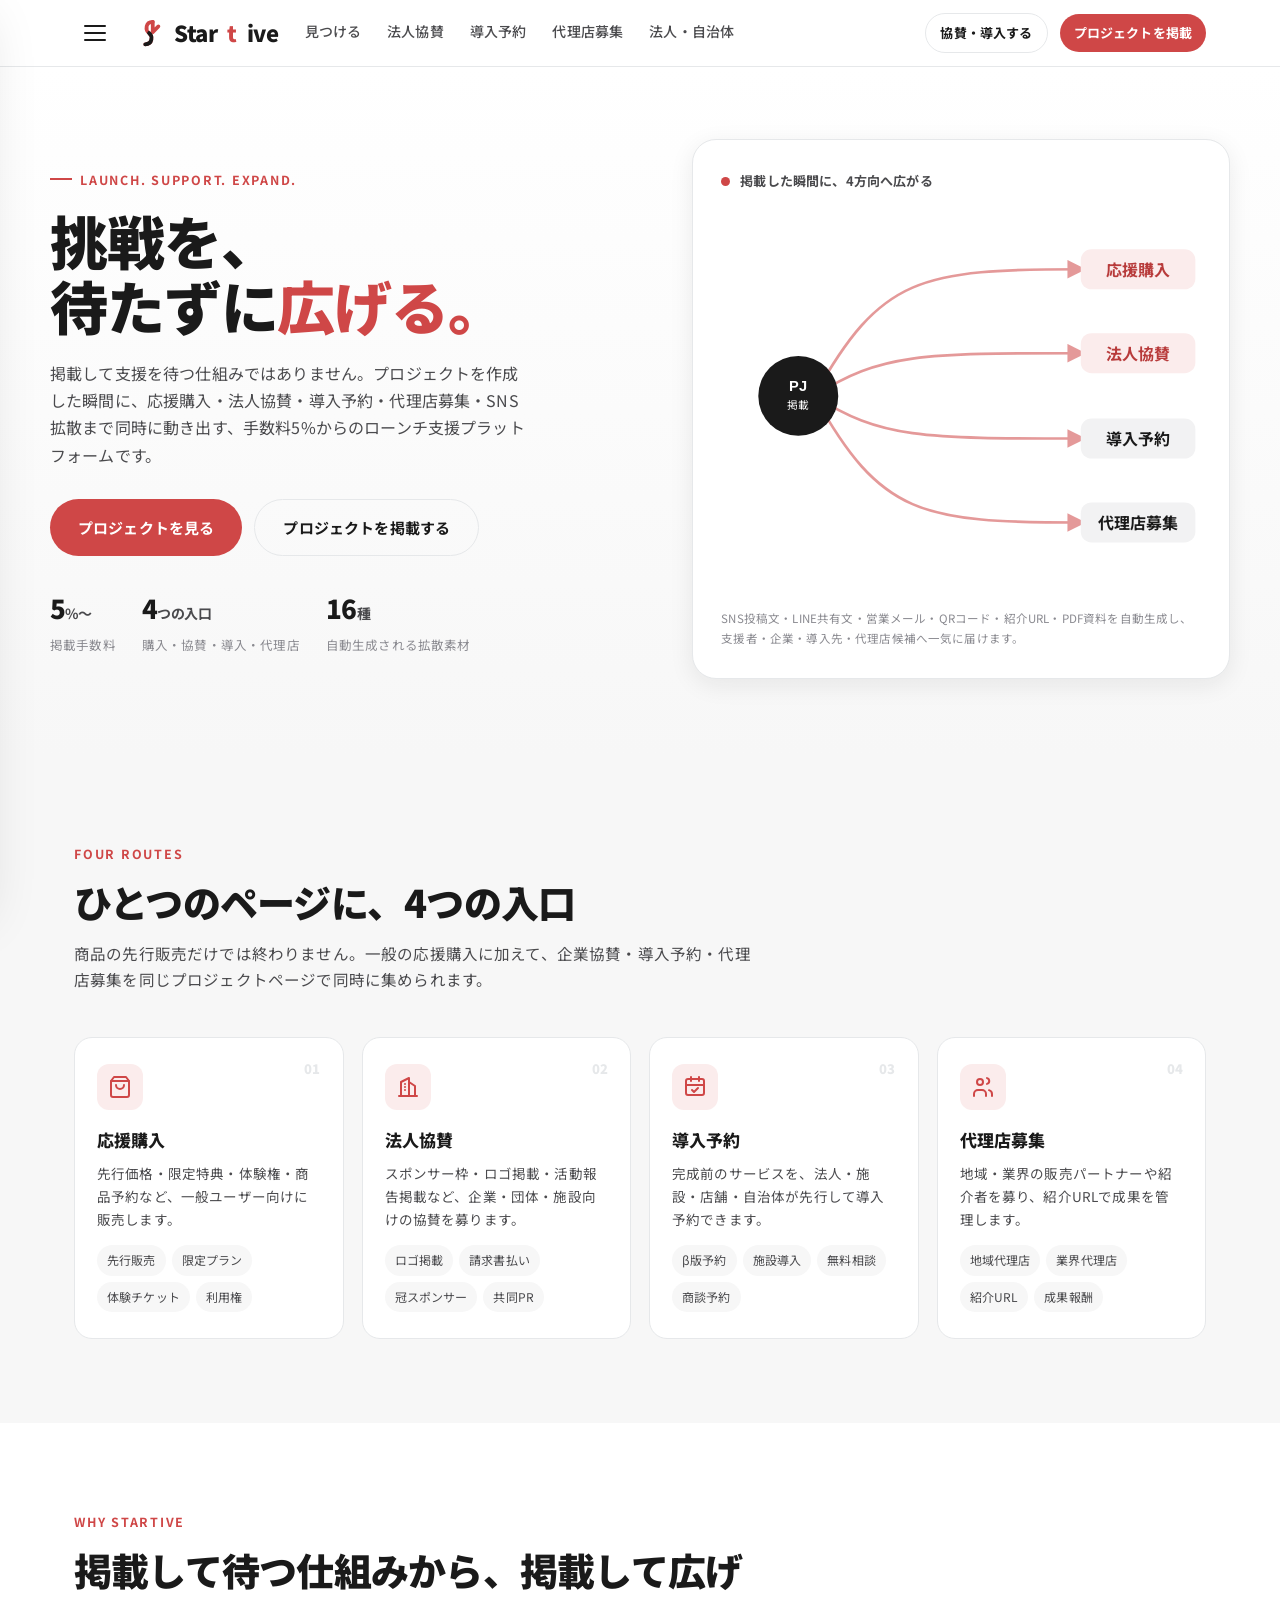
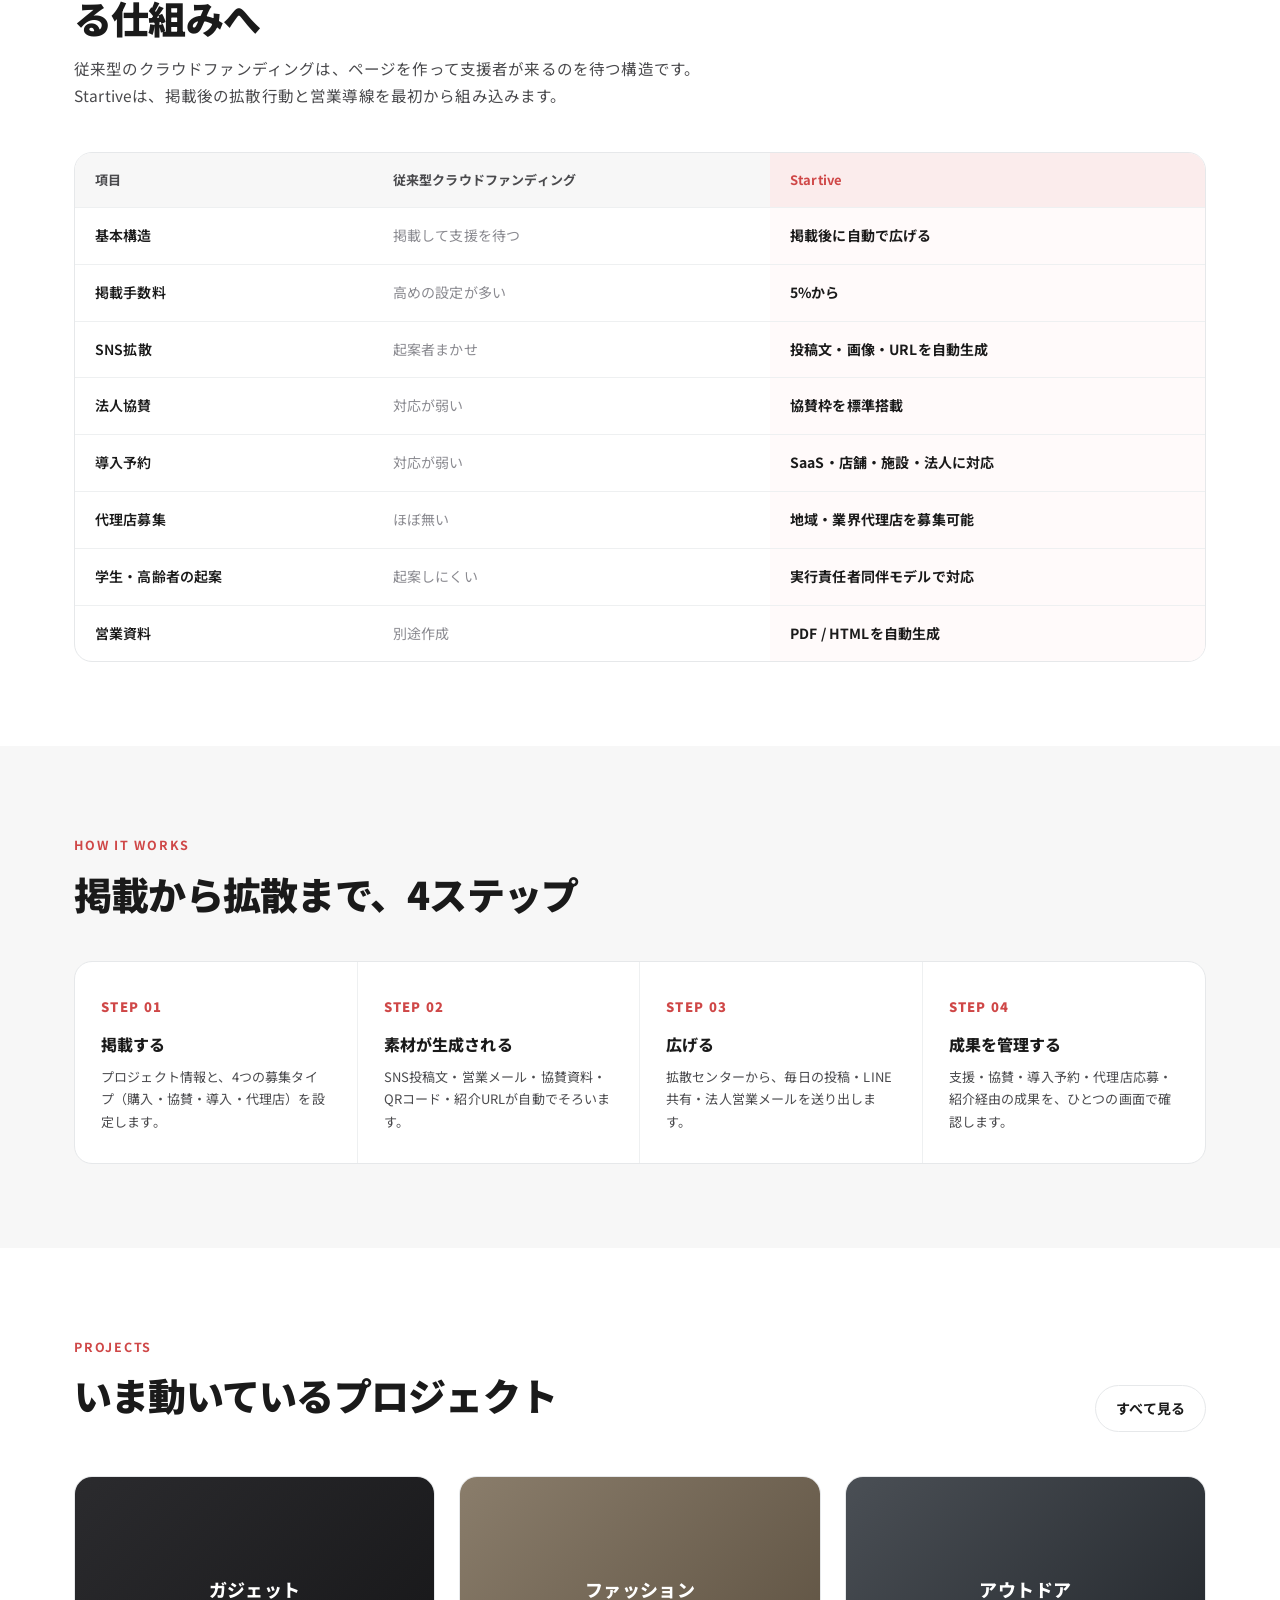
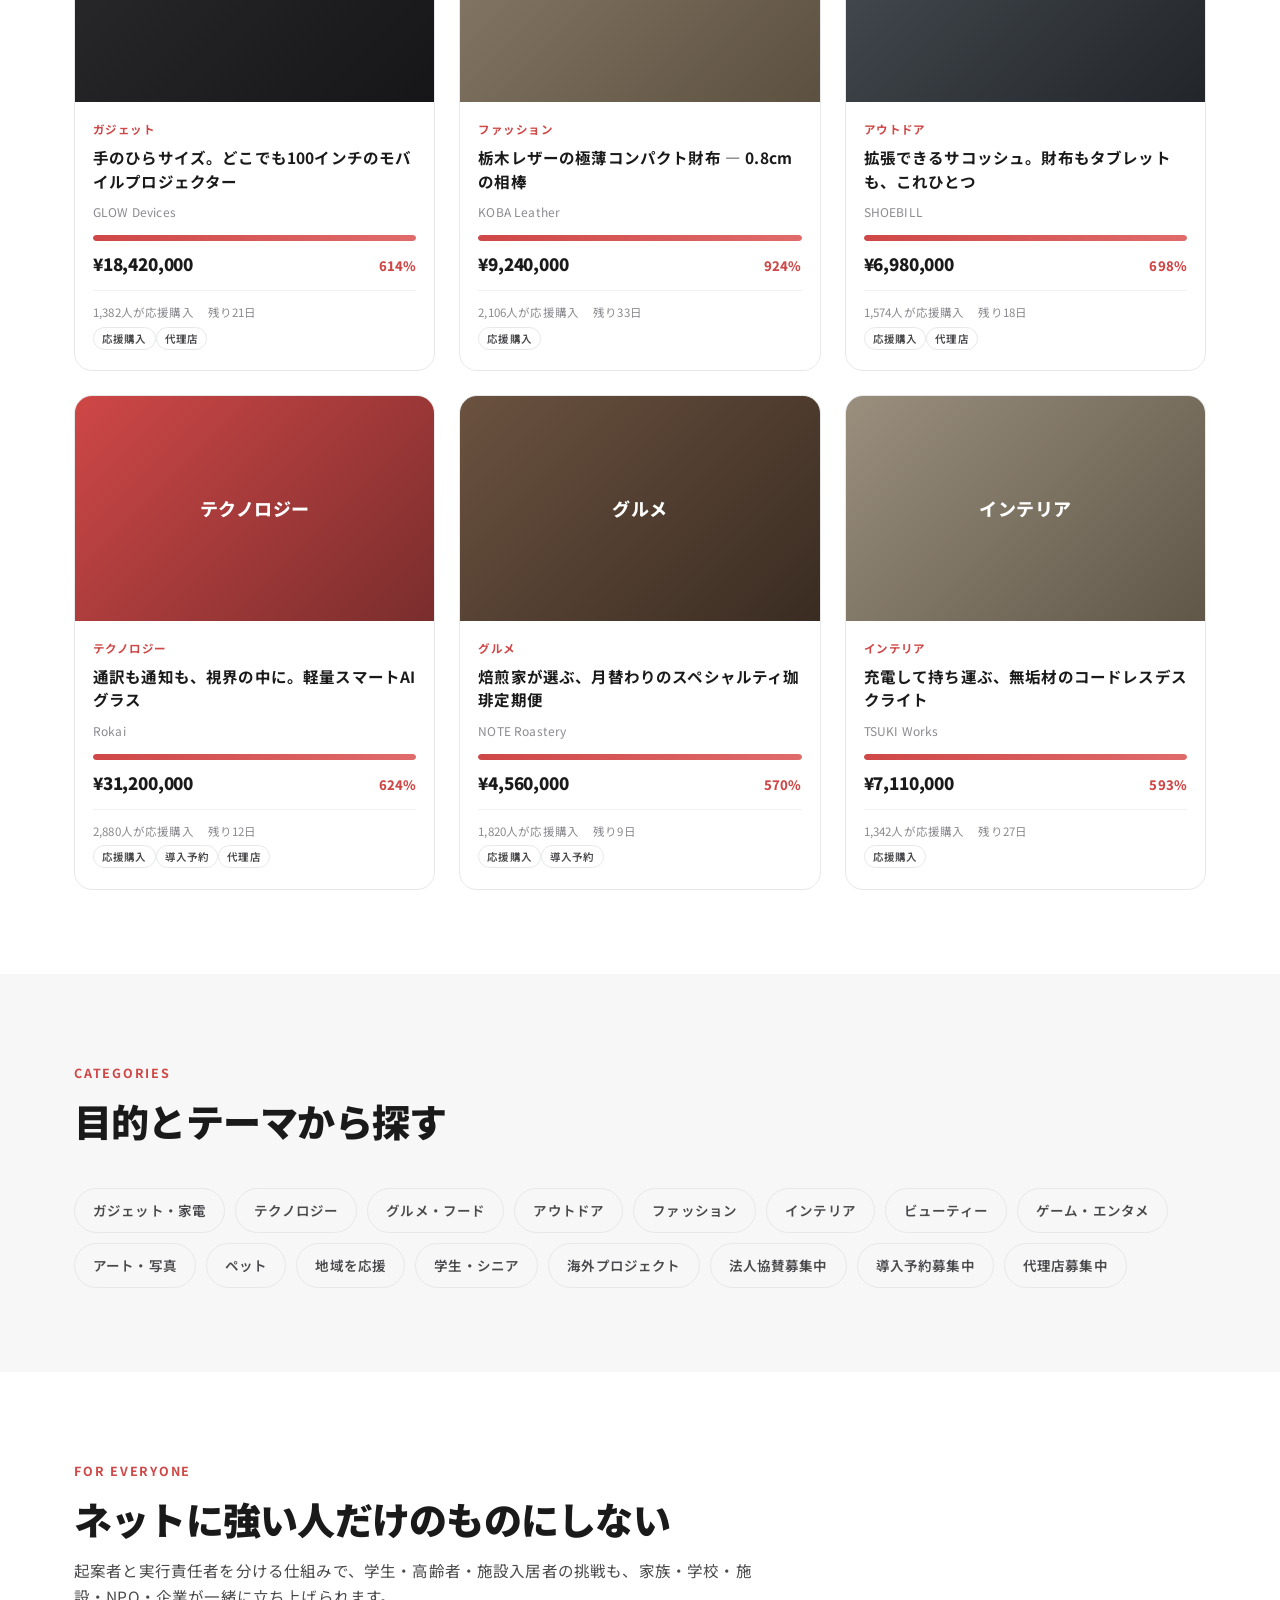
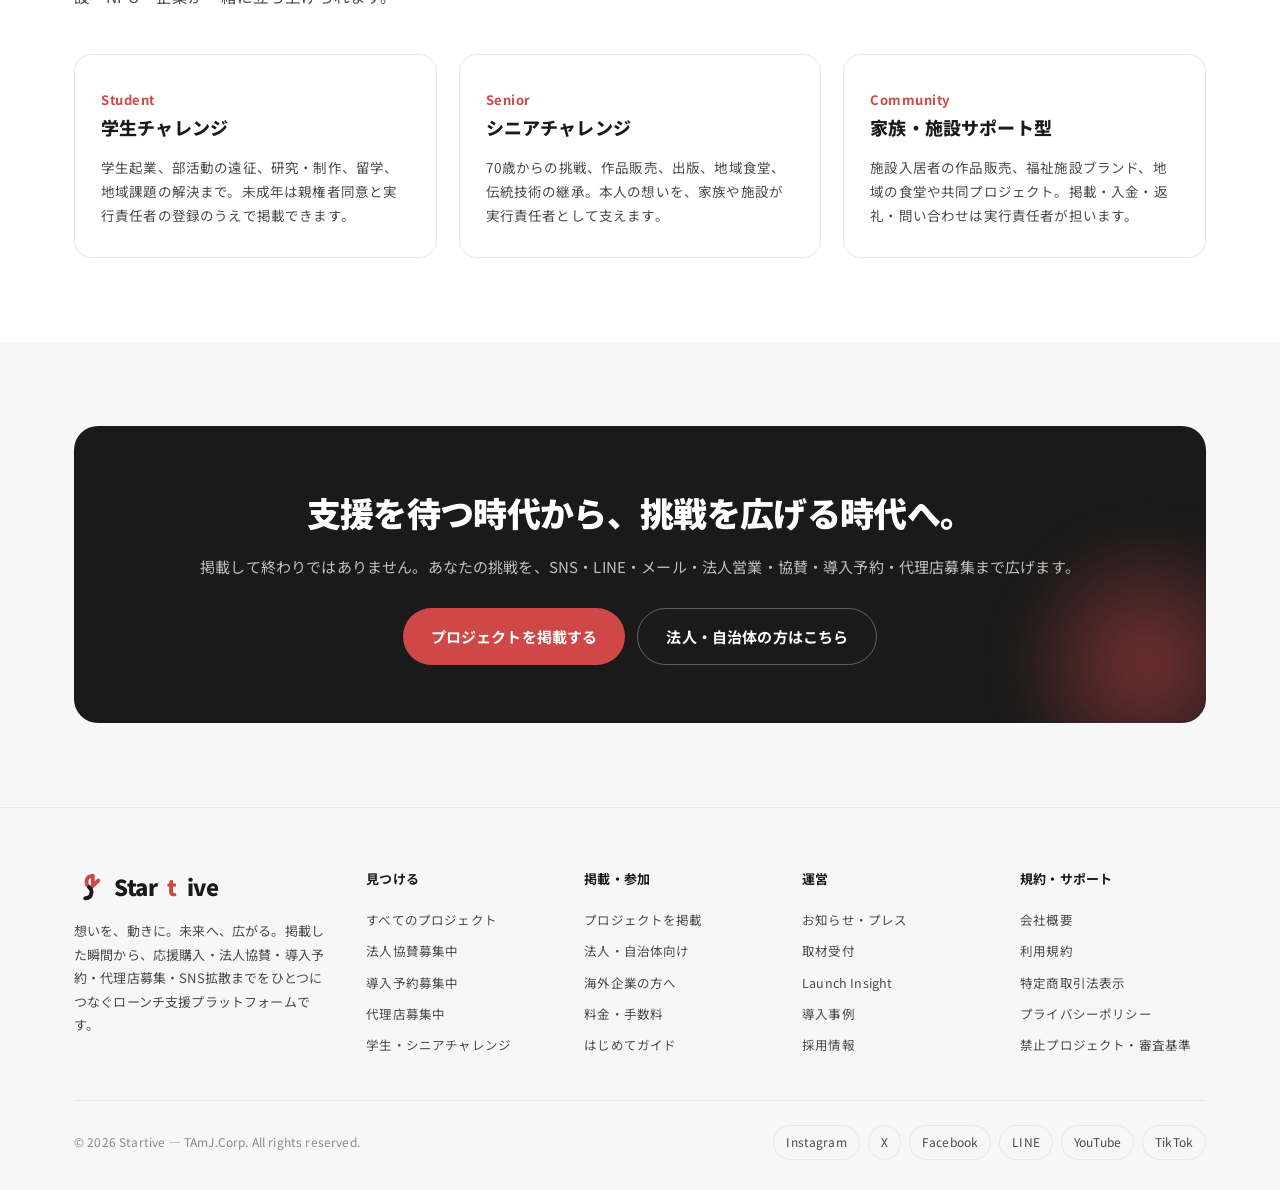
==== commit e0b96620: "掲載案件を多ジャンル化（Makuake型）：ガジェット/ファッション/アウトドア/テック/グルメ/インテリア/ビューティー/ゲーム/海外/地域/学生 + 医療寄り文言を汎用プロダクト向けに修正" ====
--- a/index.html
+++ b/index.html
@@ -168,22 +168,22 @@
       <h2>目的とテーマから探す</h2>
     </div>
     <div class="cats">
+      <a class="cat-pill" href="projects.html">ガジェット・家電</a>
+      <a class="cat-pill" href="projects.html">テクノロジー</a>
+      <a class="cat-pill" href="projects.html">グルメ・フード</a>
+      <a class="cat-pill" href="projects.html">アウトドア</a>
+      <a class="cat-pill" href="projects.html">ファッション</a>
+      <a class="cat-pill" href="projects.html">インテリア</a>
+      <a class="cat-pill" href="projects.html">ビューティー</a>
+      <a class="cat-pill" href="projects.html">ゲーム・エンタメ</a>
+      <a class="cat-pill" href="projects.html">アート・写真</a>
+      <a class="cat-pill" href="projects.html">ペット</a>
+      <a class="cat-pill" href="projects.html">地域を応援</a>
+      <a class="cat-pill" href="projects.html">学生・シニア</a>
+      <a class="cat-pill" href="projects.html">海外プロジェクト</a>
       <a class="cat-pill" href="projects.html?type=corp">法人協賛募集中</a>
       <a class="cat-pill" href="projects.html?type=adopt">導入予約募集中</a>
       <a class="cat-pill" href="projects.html?type=agent">代理店募集中</a>
-      <a class="cat-pill" href="projects.html">医療・介護DX</a>
-      <a class="cat-pill" href="projects.html">学生チャレンジ</a>
-      <a class="cat-pill" href="projects.html">シニアチャレンジ</a>
-      <a class="cat-pill" href="projects.html">地域チャレンジ</a>
-      <a class="cat-pill" href="projects.html">プロダクト</a>
-      <a class="cat-pill" href="projects.html">フード</a>
-      <a class="cat-pill" href="projects.html">テクノロジー</a>
-      <a class="cat-pill" href="projects.html">コスメ・美容</a>
-      <a class="cat-pill" href="projects.html">福祉</a>
-      <a class="cat-pill" href="projects.html">NPO</a>
-      <a class="cat-pill" href="projects.html">教育</a>
-      <a class="cat-pill" href="projects.html">海外展開</a>
-      <a class="cat-pill" href="projects.html">アプリ・DX</a>
     </div>
   </div>
 </section>
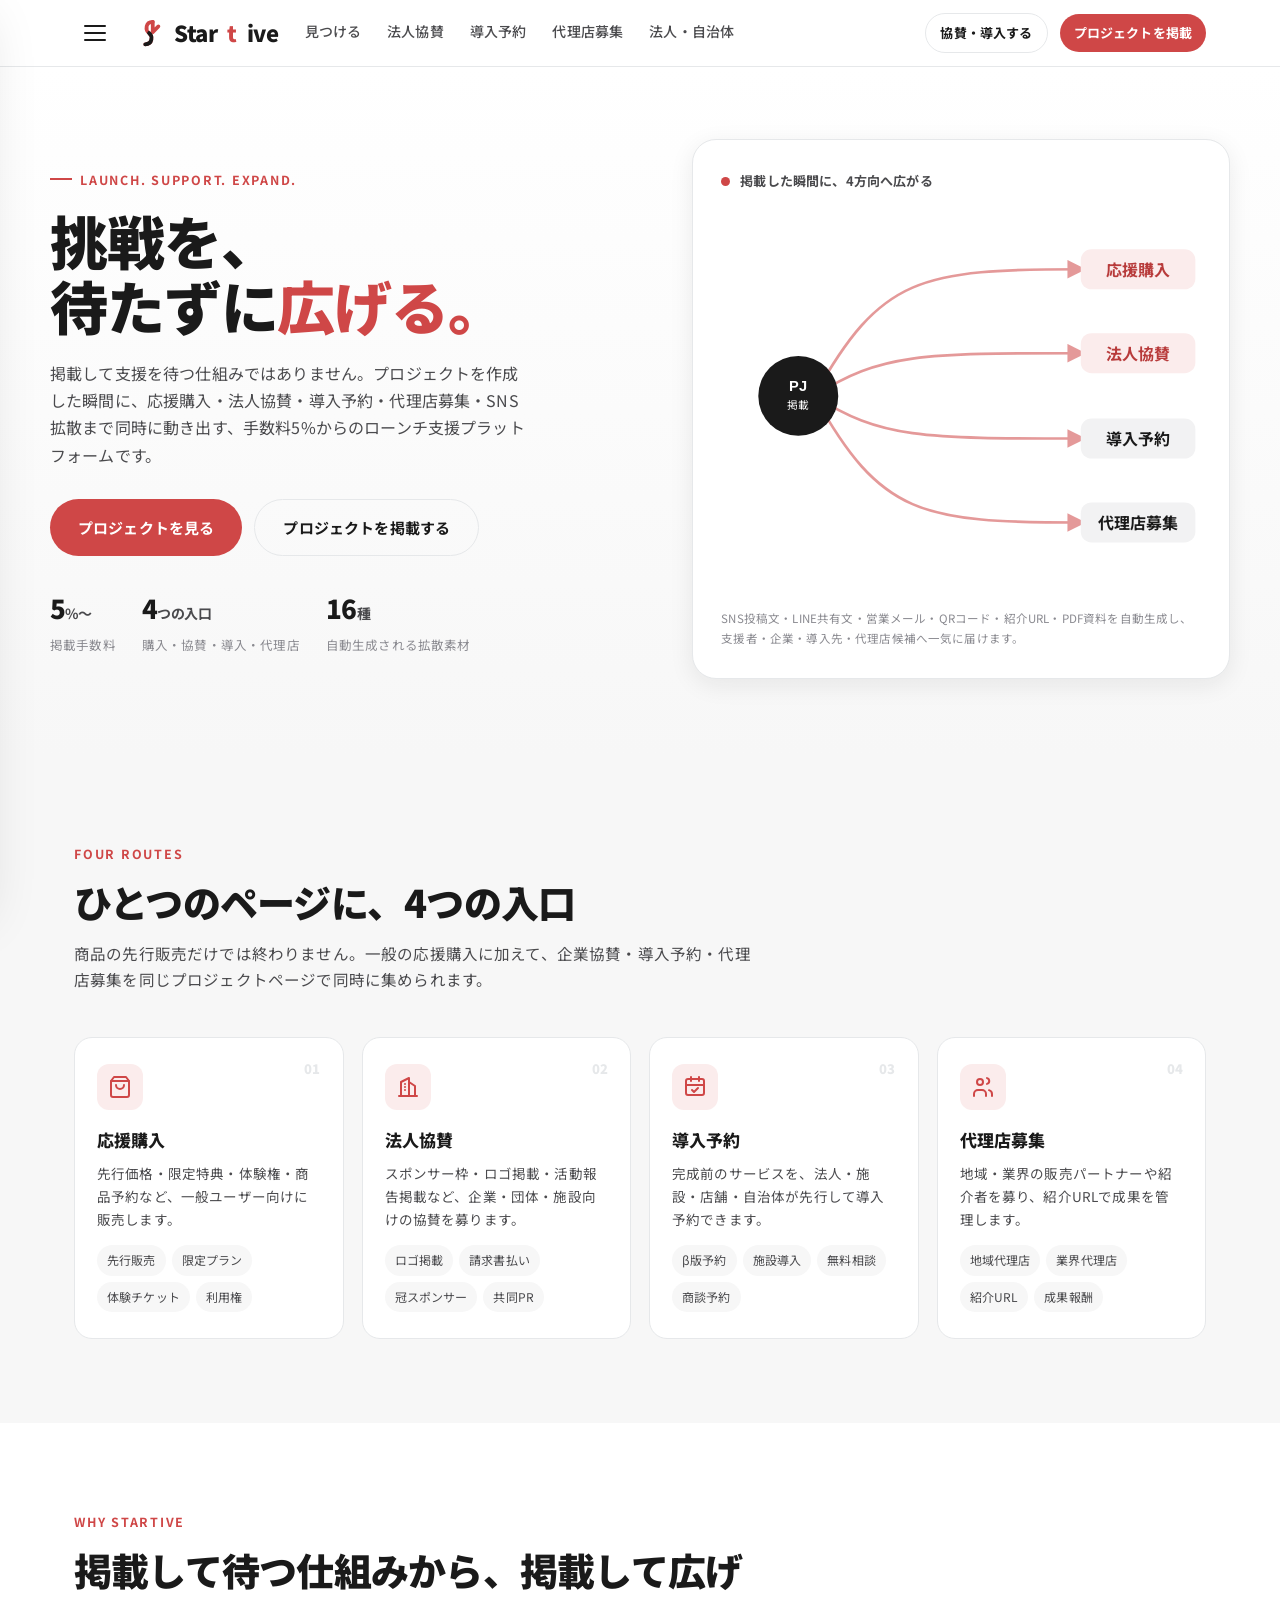
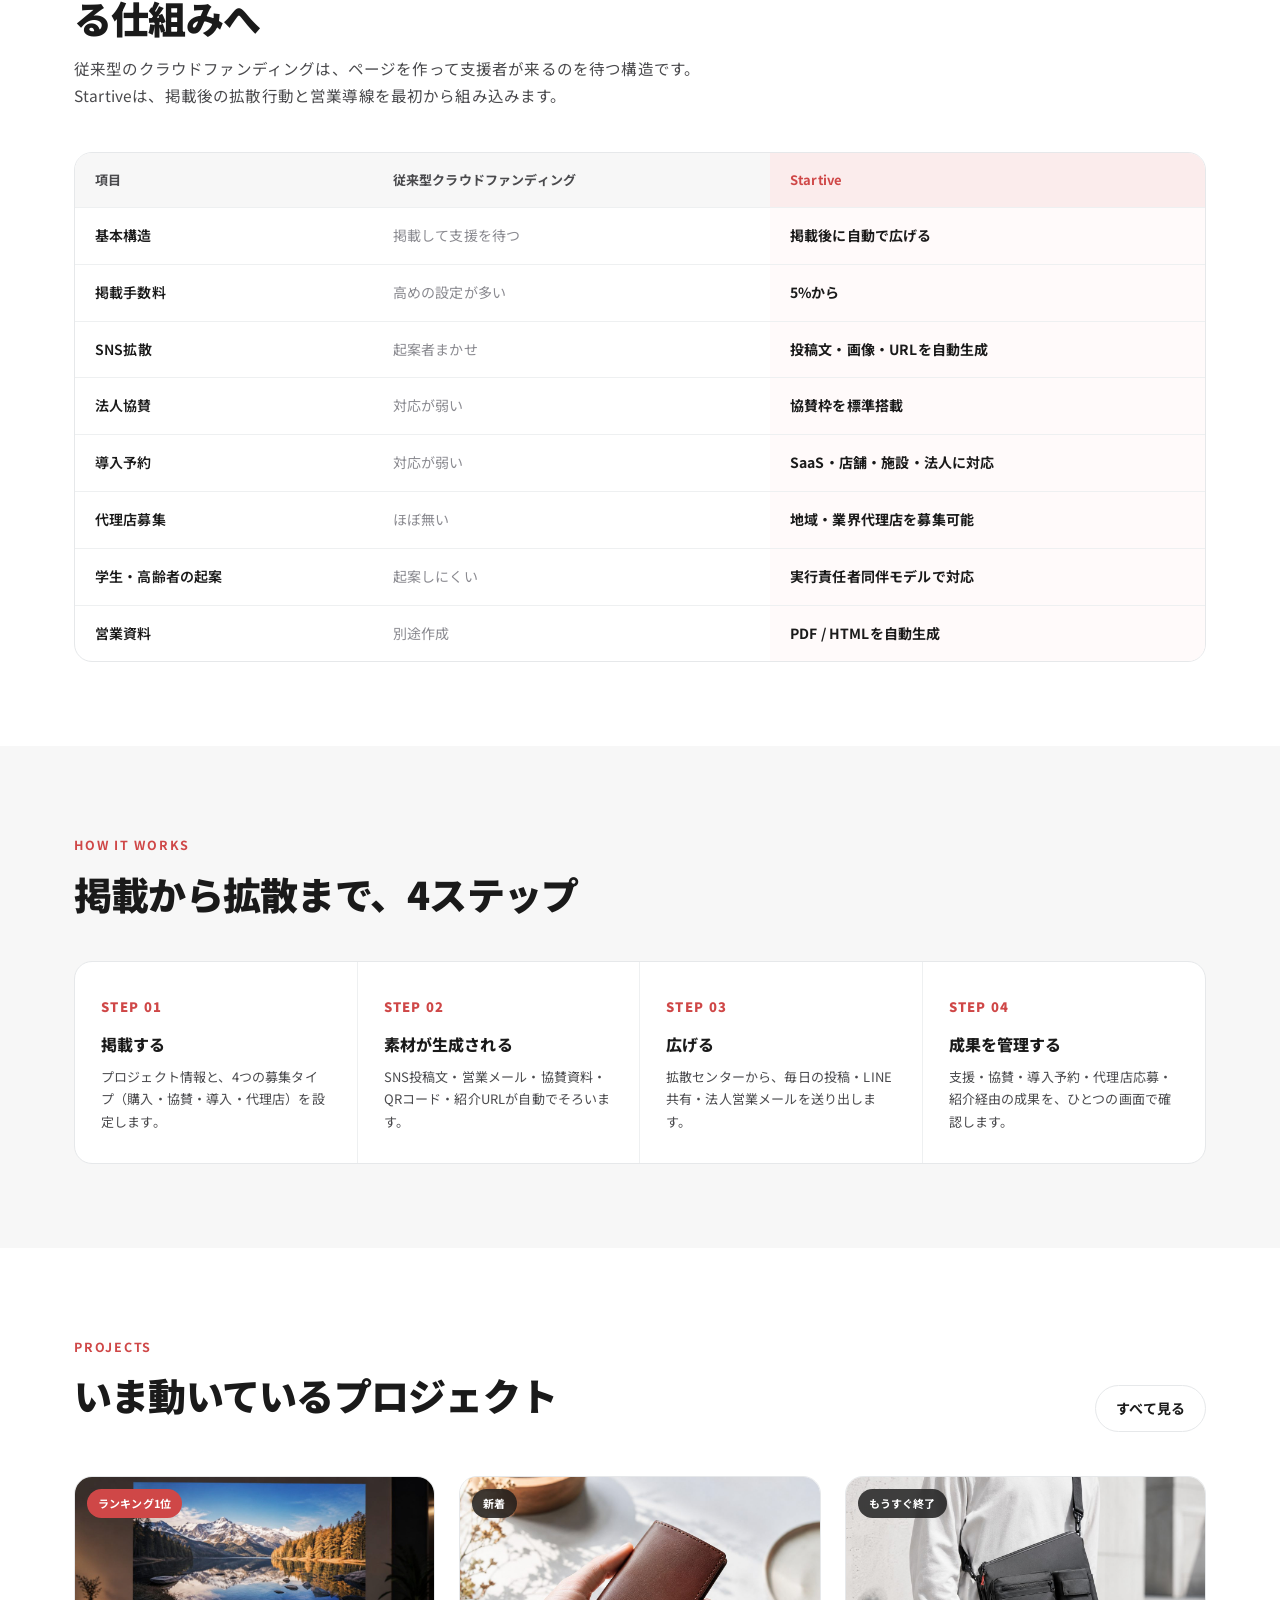
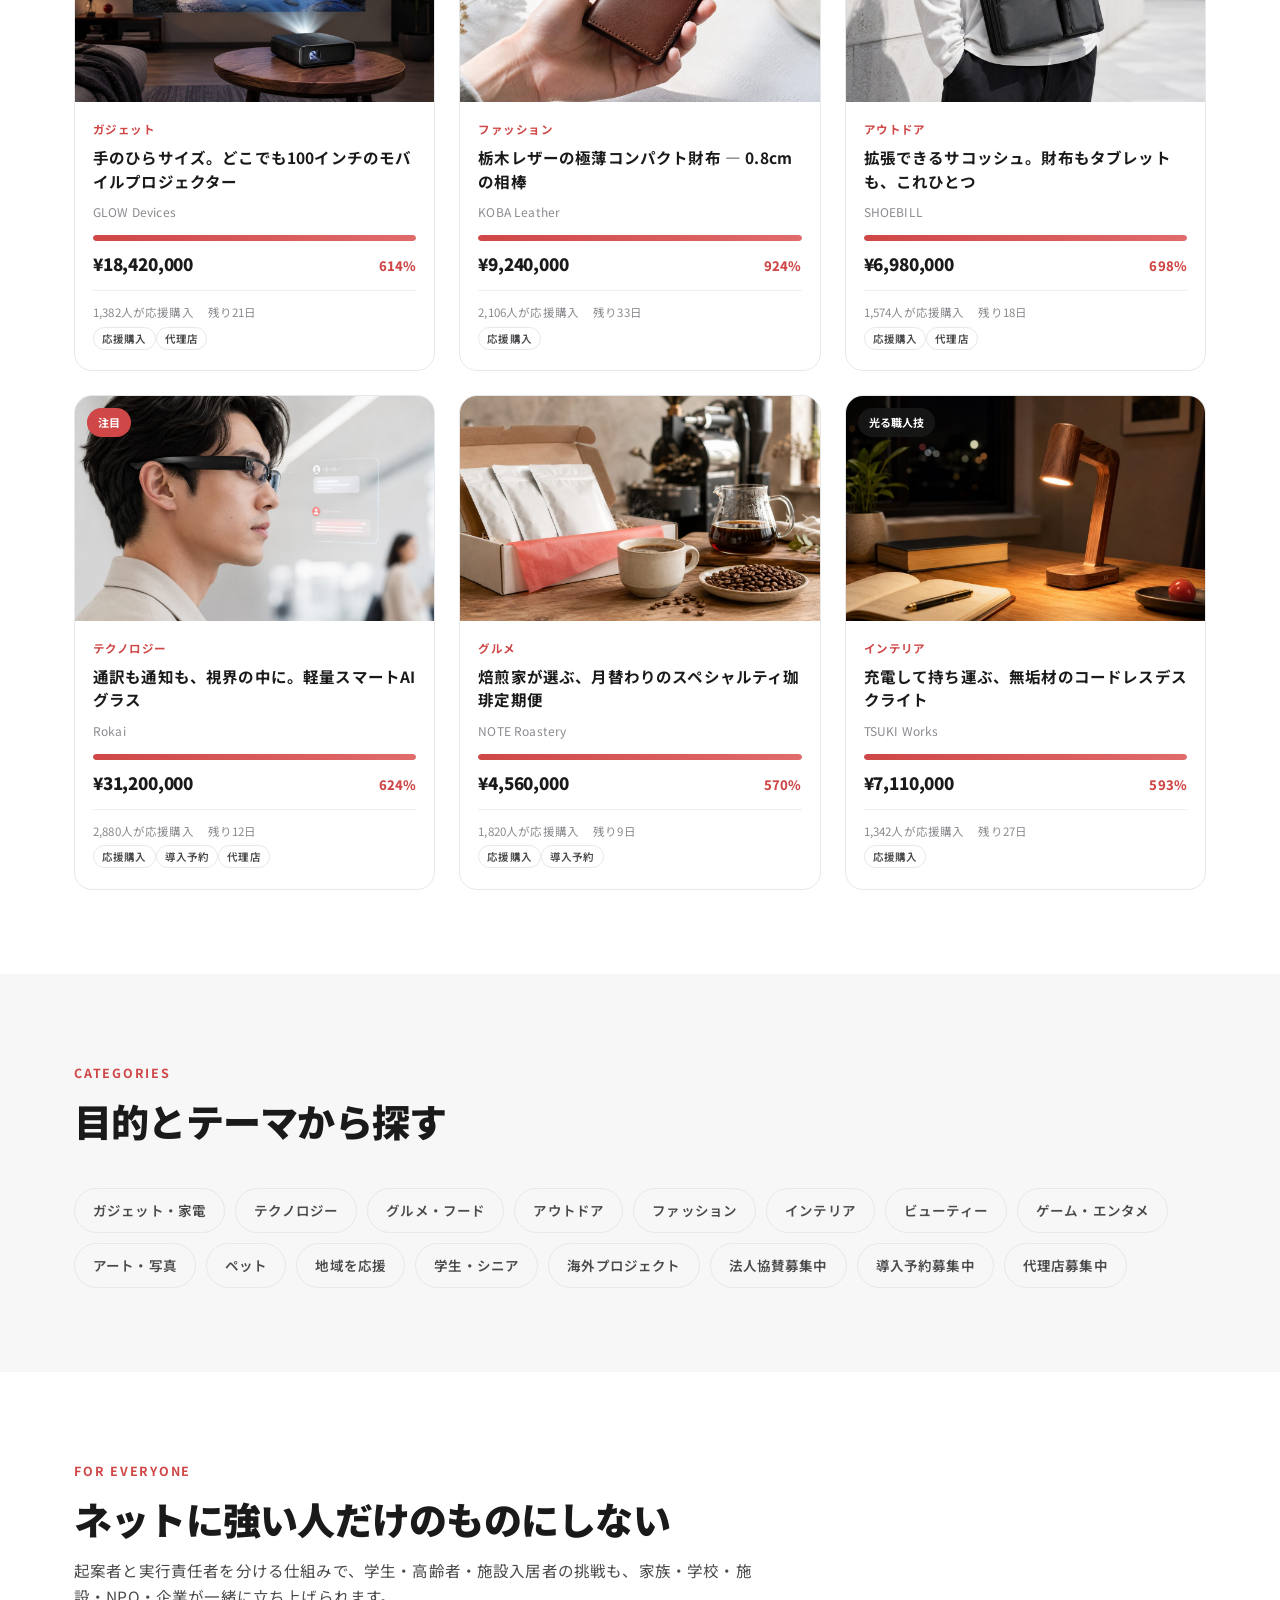
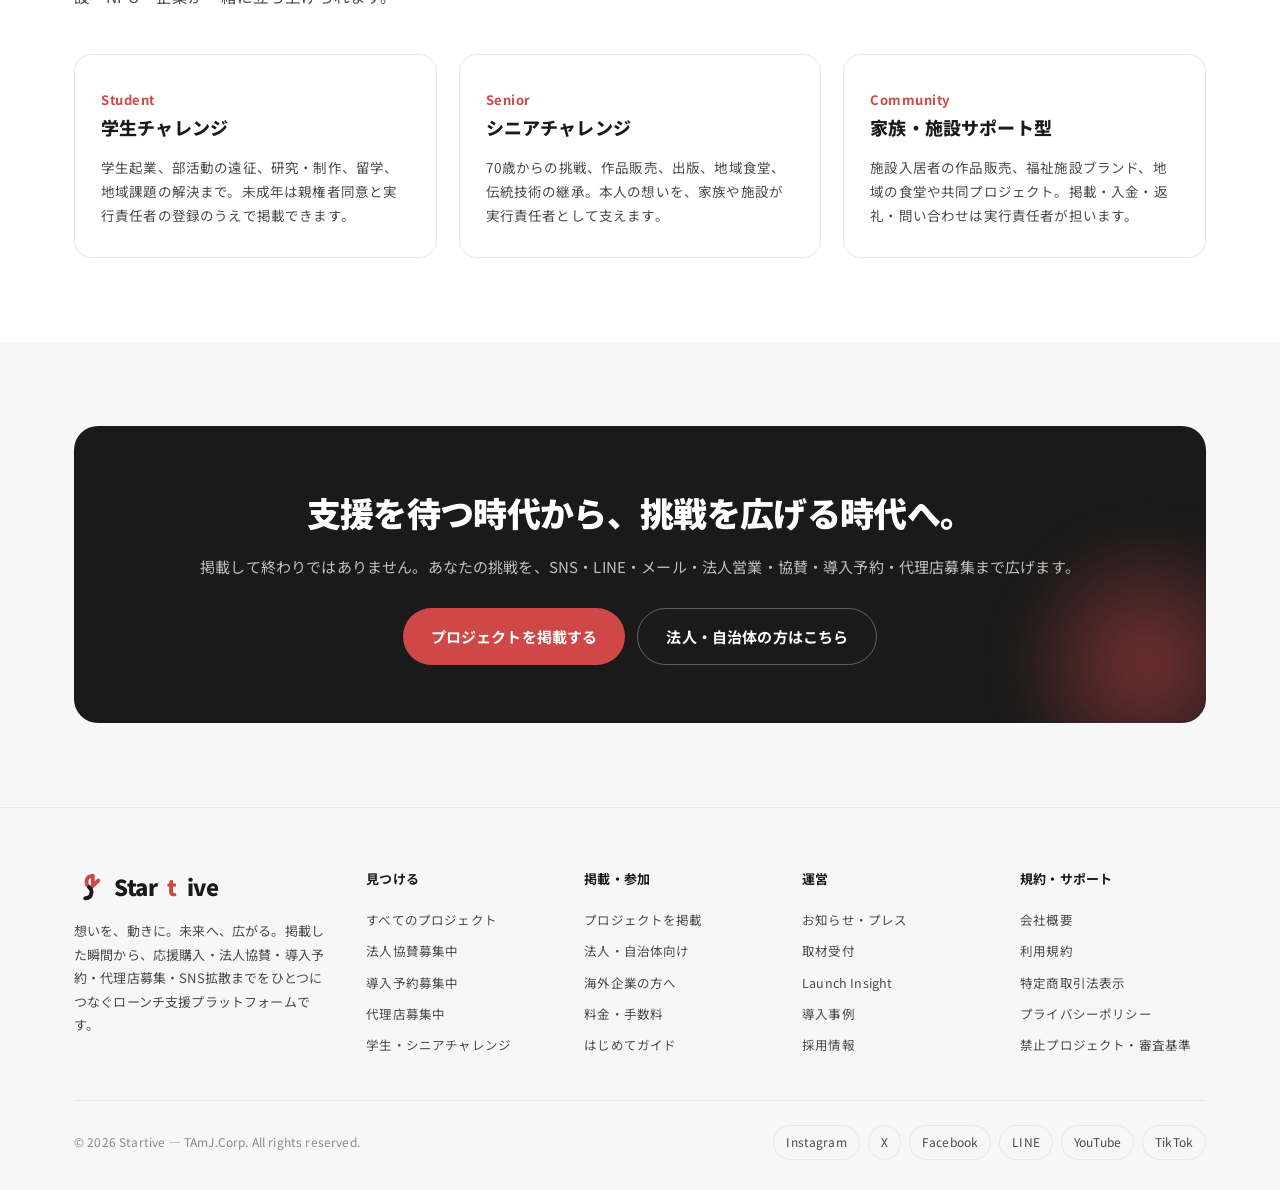
==== commit 263abac2: "実写真を全12案件のカード・詳細ヒーローに組み込み（assets/img、幅1200・JPG最適化）＋ OG/Twitter画像メタ追加" ====
--- a/index.html
+++ b/index.html
@@ -5,6 +5,14 @@
 <meta name="viewport" content="width=device-width, initial-scale=1">
 <title>Startive — 挑戦を、待たずに広げる。｜ローンチ支援プラットフォーム</title>
 <meta name="description" content="掲載して支援を待つのではなく、掲載した瞬間に広げる。応援購入・法人協賛・導入予約・代理店募集・SNS拡散をひとつにつなぐ、手数料5%からのローンチ支援プラットフォーム。">
+<meta property="og:type" content="website">
+<meta property="og:title" content="Startive — 挑戦を、待たずに広げる。">
+<meta property="og:description" content="応援購入・法人協賛・導入予約・代理店募集・SNS拡散を、ひとつのページで。手数料5%からのローンチ支援プラットフォーム。">
+<meta property="og:image" content="https://tamjump.github.io/Startive/assets/img/og.jpg">
+<meta property="og:url" content="https://tamjump.github.io/Startive/">
+<meta name="twitter:card" content="summary_large_image">
+<meta name="twitter:title" content="Startive — 挑戦を、待たずに広げる。">
+<meta name="twitter:image" content="https://tamjump.github.io/Startive/assets/img/og.jpg">
 <link rel="preconnect" href="https://api.fontshare.com">
 <link rel="preconnect" href="https://fonts.googleapis.com">
 <link rel="preconnect" href="https://fonts.gstatic.com" crossorigin>
--- a/assets/style.css
+++ b/assets/style.css
@@ -352,3 +352,8 @@
 .tbl tr:last-child td{border-bottom:none}
 .tbl td:last-child{font-weight:700;font-family:var(--display)}
 @media (max-width:820px){.price-grid{grid-template-columns:1fr}}
+
+/* real images in thumbs */
+.card .thumb img{position:absolute;inset:0;width:100%;height:100%;object-fit:cover;transition:transform .4s ease}
+.card:hover .thumb img{transform:scale(1.05)}
+.pd-visual .thumb img{position:absolute;inset:0;width:100%;height:100%;object-fit:cover}
